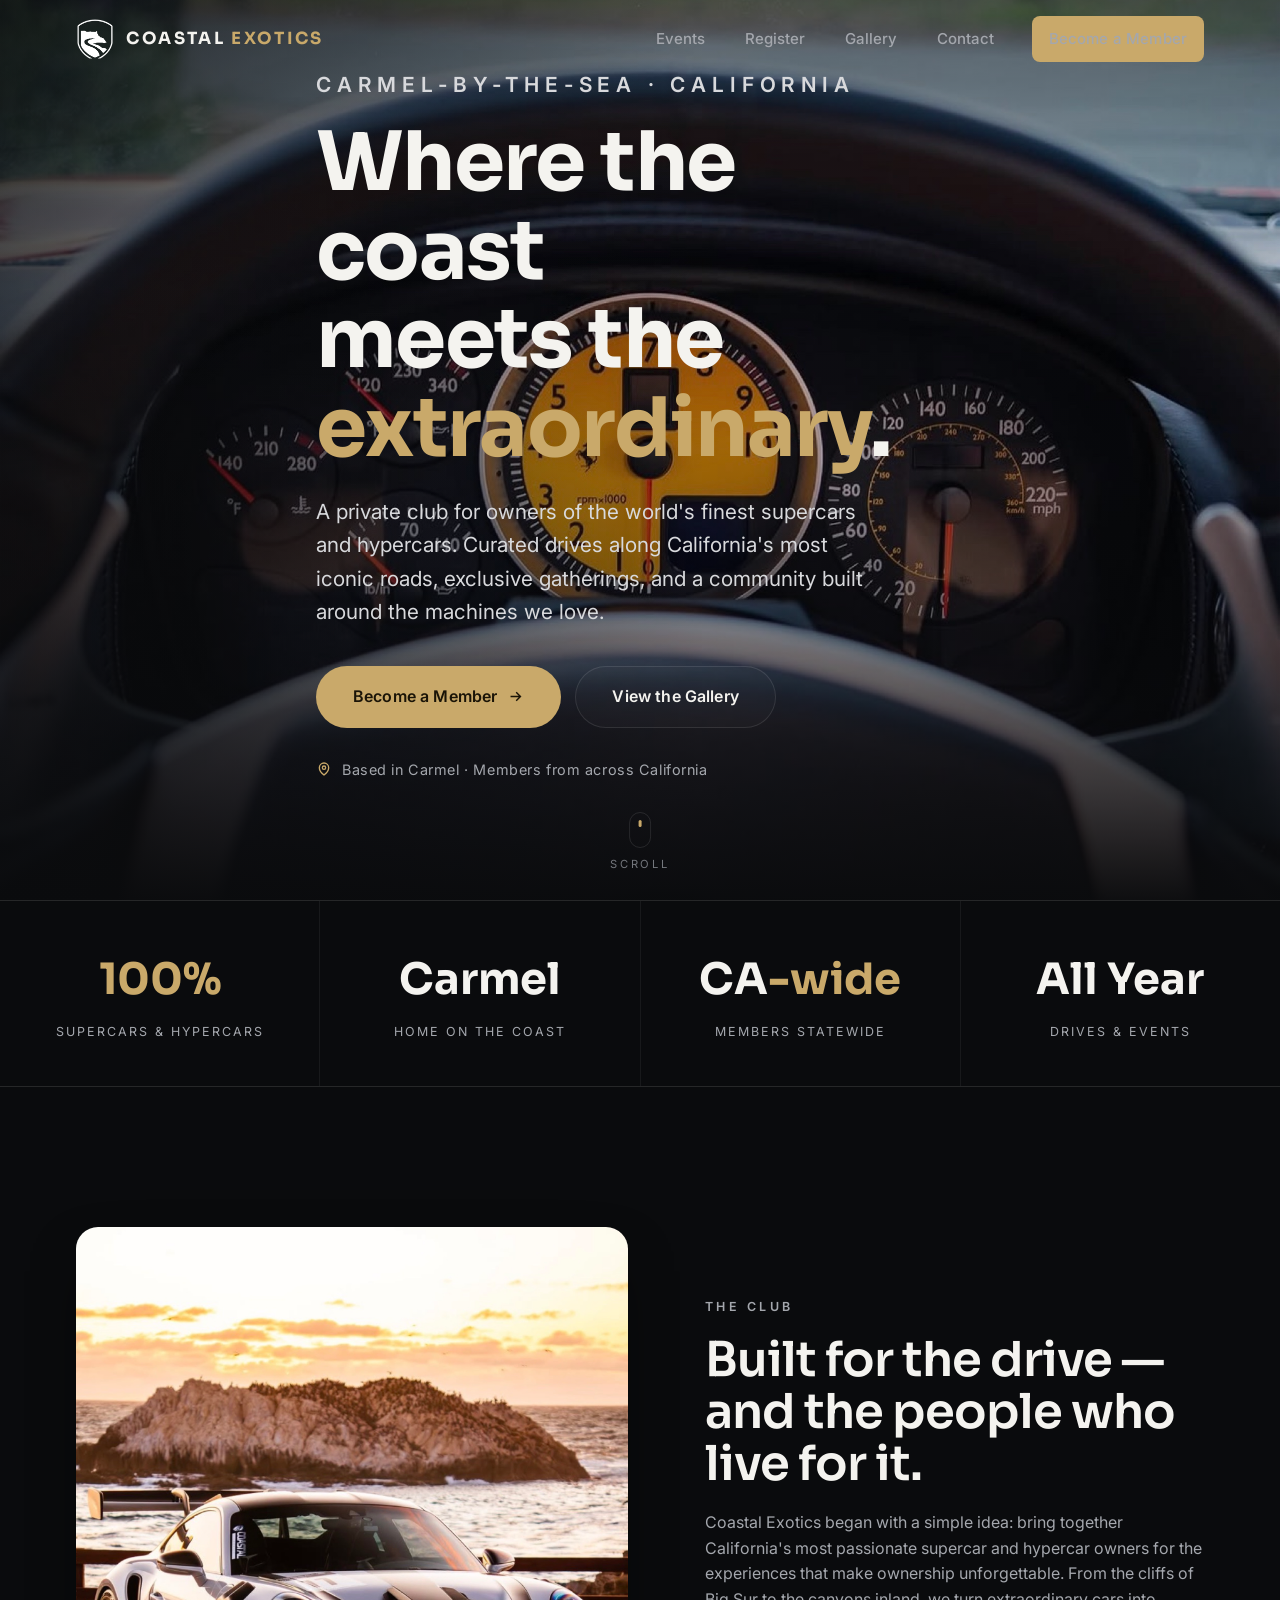
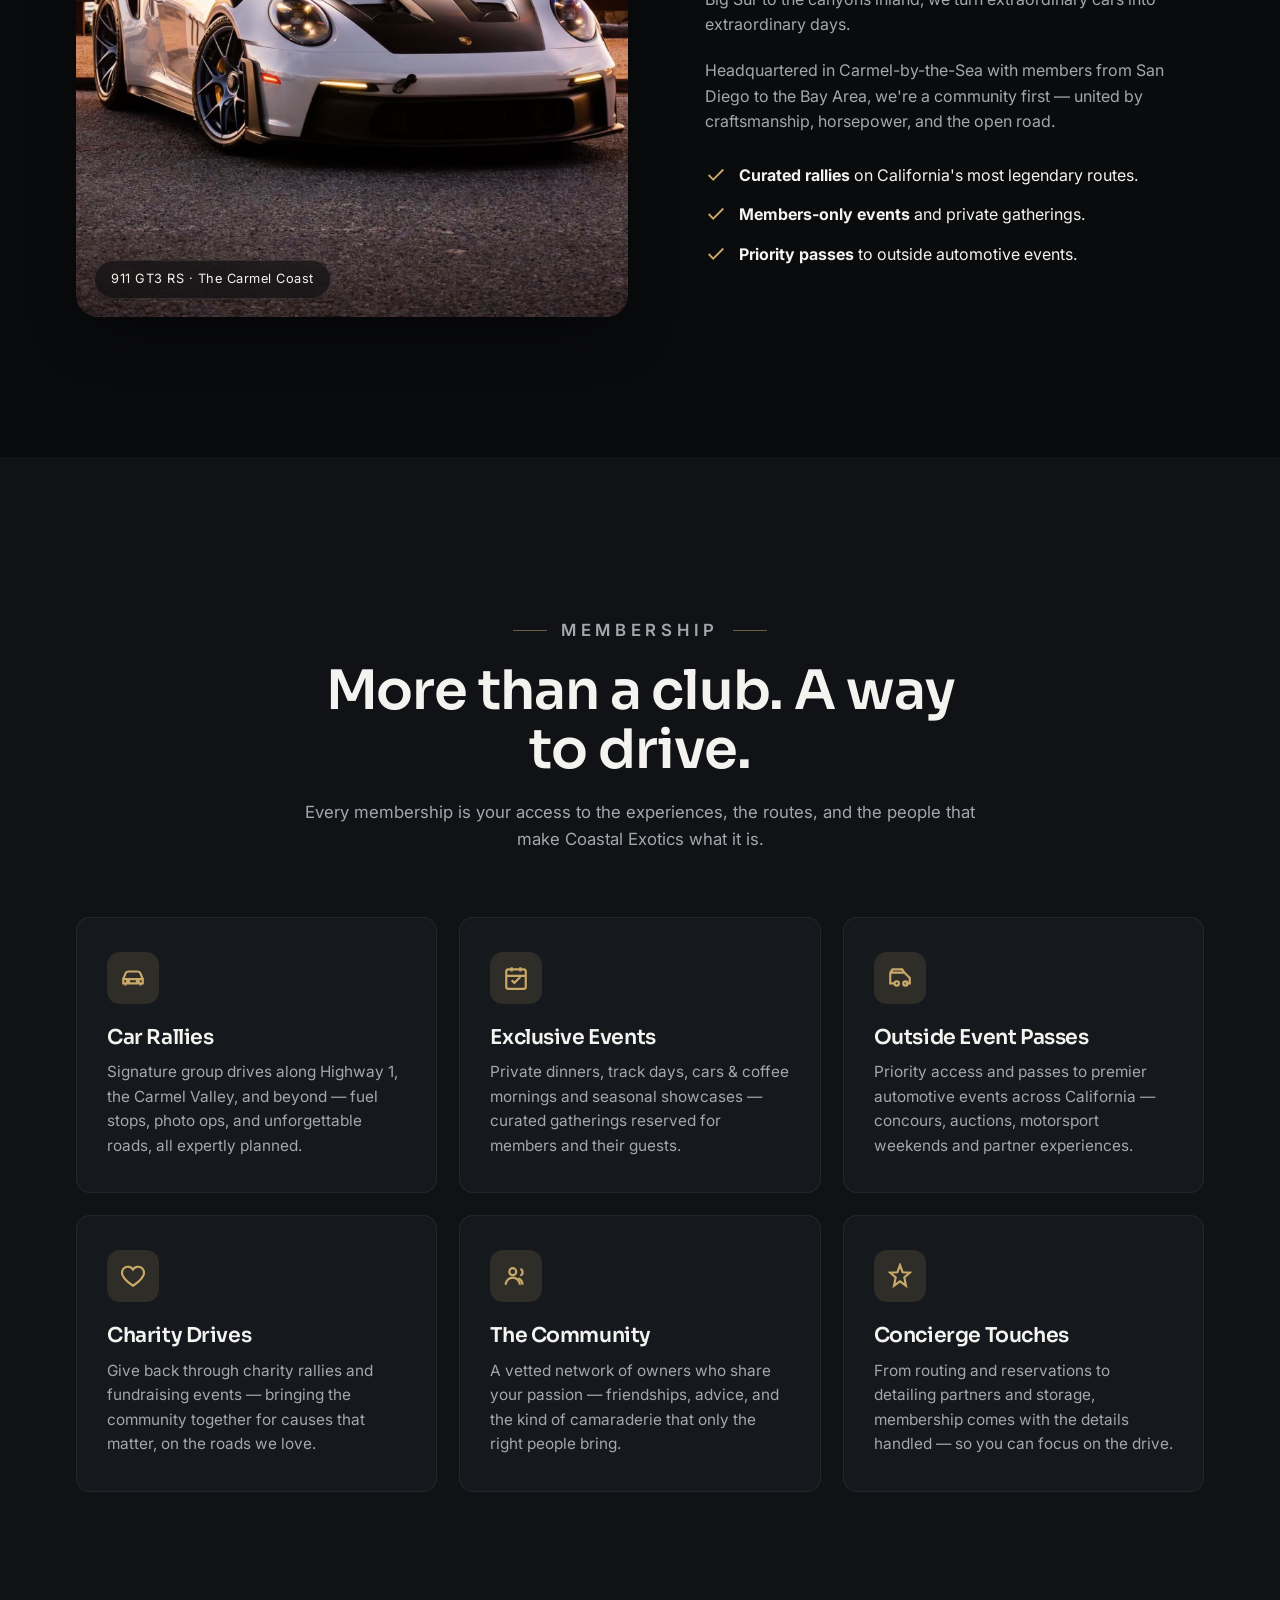
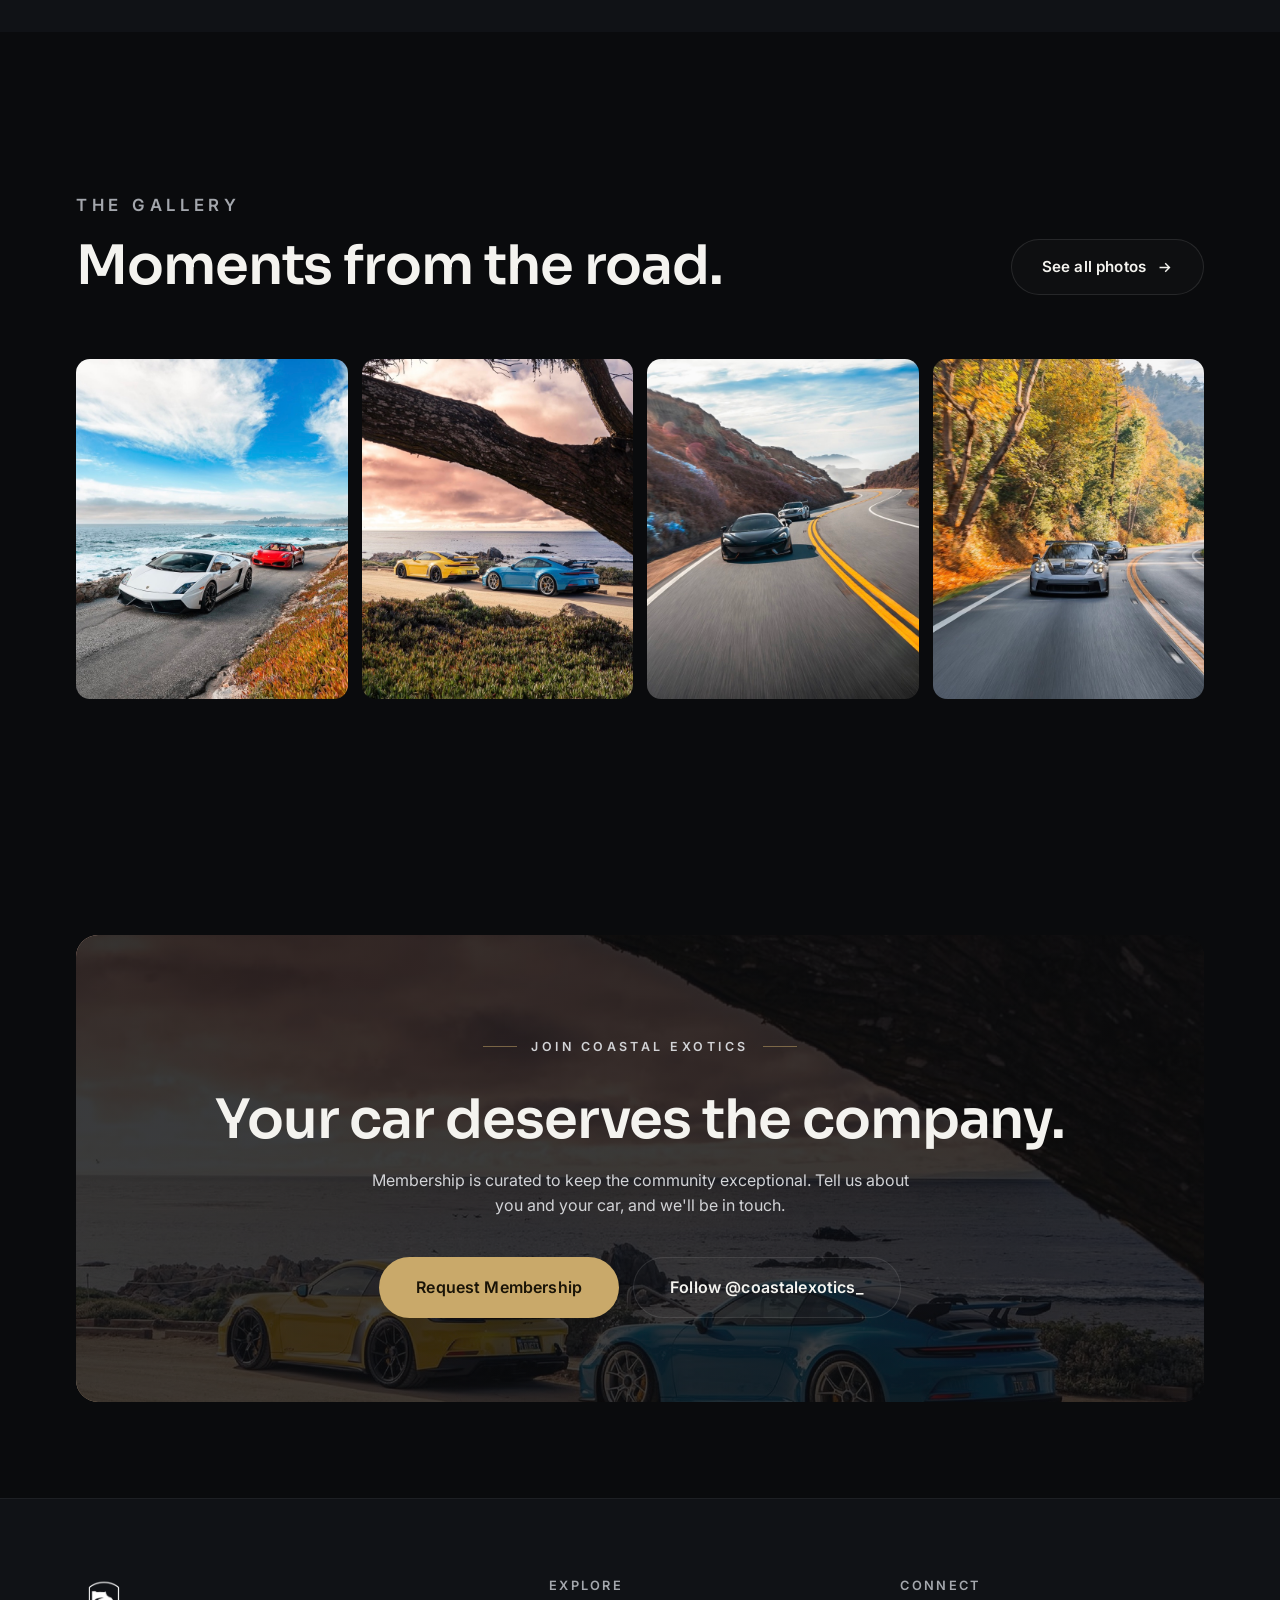
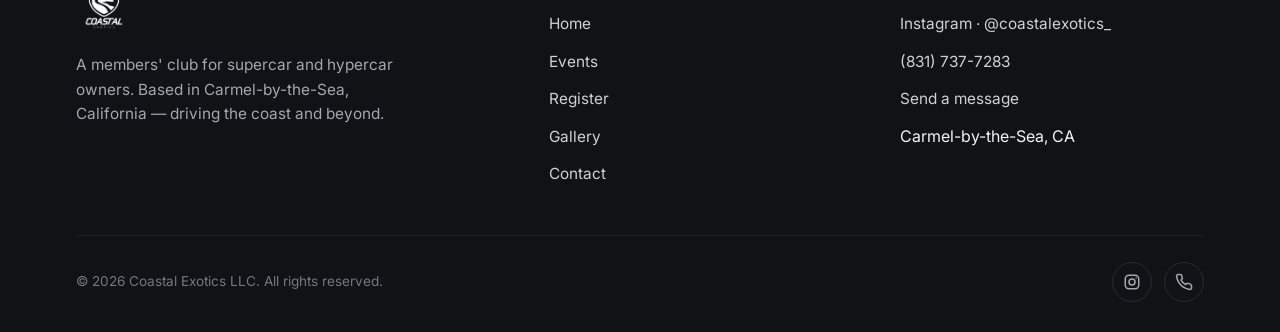
==== index.html @ 2fa17d82 "Launch Coastal Exotics website Static, responsive supercar & hypercar club site (Carmel, CA): - Home" ====
<!DOCTYPE html>
<html lang="en">
<head>
  <meta charset="UTF-8">
  <meta name="viewport" content="width=device-width, initial-scale=1.0">
  <title>Coastal Exotics — Supercar & Hypercar Club · Carmel, California</title>
  <meta name="description" content="Coastal Exotics is a members' club for supercar and hypercar owners based in Carmel-by-the-Sea, California. Curated drives, exclusive events, event passes and charity gatherings across California.">
  <meta name="theme-color" content="#0a0b0d">
  <meta property="og:title" content="Coastal Exotics — Supercar & Hypercar Club">
  <meta property="og:description" content="A members' club for supercar and hypercar owners. Based in Carmel, California — members from across the state.">
  <meta property="og:image" content="assets/images/hero-porsches.jpg">
  <meta property="og:type" content="website">
  <link rel="icon" type="image/png" sizes="32x32" href="assets/images/favicon-32.png">
  <link rel="apple-touch-icon" href="assets/images/apple-touch-icon.png">
  <link rel="preconnect" href="https://fonts.googleapis.com">
  <link rel="preconnect" href="https://fonts.gstatic.com" crossorigin>
  <link href="https://fonts.googleapis.com/css2?family=Sora:wght@400;500;600;700&family=Inter:wght@400;500;600&display=swap" rel="stylesheet">
  <link rel="stylesheet" href="css/styles.css">
</head>
<body>

  <!-- HEADER -->
  <header class="site-header">
    <div class="container nav">
      <a href="index.html" class="brand" aria-label="Coastal Exotics — home">
        <img src="assets/images/mark-white.png" alt="">
        <span class="brand-name">Coastal<span>&nbsp;Exotics</span></span>
      </a>
      <button class="nav-toggle" aria-label="Toggle navigation" aria-expanded="false"><span></span><span></span><span></span></button>
      <nav class="nav-links">
        <a href="events.html">Events</a>
        <a href="register.html">Register</a>
        <a href="gallery.html">Gallery</a>
        <a href="contact.html">Contact</a>
        <span class="nav-cta"><a href="register.html" class="btn btn--primary">Become a Member</a></span>
      </nav>
    </div>
  </header>

  <!-- HERO -->
  <section class="hero">
    <div class="hero__media">
      <img src="assets/images/hero-porsches.jpg" alt="Two Porsche 911 GT3s parked along the Carmel coastline at sunset" fetchpriority="high">
    </div>
    <div class="container hero__inner">
      <p class="eyebrow reveal">Carmel-by-the-Sea · California</p>
      <h1 class="reveal" data-delay="1">Where the coast<br>meets the <span class="gold">extraordinary</span>.</h1>
      <p class="reveal" data-delay="2">A private club for owners of the world's finest supercars and hypercars. Curated drives along California's most iconic roads, exclusive gatherings, and a community built around the machines we love.</p>
      <div class="hero__actions reveal" data-delay="3">
        <a href="register.html" class="btn btn--primary btn--lg">Become a Member
          <svg viewBox="0 0 24 24" fill="none" stroke="currentColor" stroke-width="2"><path d="M5 12h14M13 6l6 6-6 6"/></svg>
        </a>
        <a href="gallery.html" class="btn btn--ghost btn--lg">View the Gallery</a>
      </div>
      <span class="hero__loc reveal" data-delay="3">
        <svg viewBox="0 0 24 24" fill="none" stroke="currentColor" stroke-width="2"><path d="M12 21s-7-5.4-7-11a7 7 0 1 1 14 0c0 5.6-7 11-7 11z"/><circle cx="12" cy="10" r="2.5"/></svg>
        Based in Carmel · Members from across California
      </span>
    </div>
    <div class="scroll-cue"><span class="mouse"></span><span>Scroll</span></div>
  </section>

  <!-- STATS -->
  <section class="stats" aria-label="Club at a glance">
    <div class="stat"><div class="num"><span>100%</span></div><div class="lbl">Supercars &amp; Hypercars</div></div>
    <div class="stat"><div class="num">Carmel</div><div class="lbl">Home on the Coast</div></div>
    <div class="stat"><div class="num">CA<span>-wide</span></div><div class="lbl">Members Statewide</div></div>
    <div class="stat"><div class="num">All&nbsp;Year</div><div class="lbl">Drives &amp; Events</div></div>
  </section>

  <!-- ABOUT / SPLIT -->
  <section class="section">
    <div class="container split">
      <div class="split__media reveal">
        <img src="assets/images/gt3rs-sunset.jpg" alt="Porsche 911 GT3 RS overlooking the ocean at golden hour">
        <span class="tag">911 GT3 RS · The Carmel Coast</span>
      </div>
      <div class="split__content reveal" data-delay="1">
        <p class="eyebrow">The Club</p>
        <h2>Built for the drive — and the people who live for it.</h2>
        <p>Coastal Exotics began with a simple idea: bring together California's most passionate supercar and hypercar owners for the experiences that make ownership unforgettable. From the cliffs of Big Sur to the canyons inland, we turn extraordinary cars into extraordinary days.</p>
        <p>Headquartered in Carmel-by-the-Sea with members from San Diego to the Bay Area, we're a community first — united by craftsmanship, horsepower, and the open road.</p>
        <ul class="checklist">
          <li><svg viewBox="0 0 24 24" fill="none" stroke="currentColor" stroke-width="2"><path d="M20 6 9 17l-5-5"/></svg><span><strong>Curated rallies</strong> on California's most legendary routes.</span></li>
          <li><svg viewBox="0 0 24 24" fill="none" stroke="currentColor" stroke-width="2"><path d="M20 6 9 17l-5-5"/></svg><span><strong>Members-only events</strong> and private gatherings.</span></li>
          <li><svg viewBox="0 0 24 24" fill="none" stroke="currentColor" stroke-width="2"><path d="M20 6 9 17l-5-5"/></svg><span><strong>Priority passes</strong> to outside automotive events.</span></li>
        </ul>
      </div>
    </div>
  </section>

  <!-- MEMBERSHIP / BENEFITS -->
  <section class="section bg-2">
    <div class="container">
      <div class="section-head center reveal">
        <p class="eyebrow eyebrow--center">Membership</p>
        <h2>More than a club. A way to drive.</h2>
        <p>Every membership is your access to the experiences, the routes, and the people that make Coastal Exotics what it is.</p>
      </div>
      <div class="cards">
        <article class="card reveal">
          <div class="ico"><svg viewBox="0 0 24 24" fill="none" stroke="currentColor" stroke-width="2"><path d="M3 13l2-5a3 3 0 0 1 2.8-2h8.4A3 3 0 0 1 19 8l2 5"/><path d="M5 17h14M5 17v2M19 17v2M3 13h18v4H3z"/><circle cx="7.5" cy="15" r="1"/><circle cx="16.5" cy="15" r="1"/></svg></div>
          <h3>Car Rallies</h3>
          <p>Signature group drives along Highway 1, the Carmel Valley, and beyond — fuel stops, photo ops, and unforgettable roads, all expertly planned.</p>
        </article>
        <article class="card reveal" data-delay="1">
          <div class="ico"><svg viewBox="0 0 24 24" fill="none" stroke="currentColor" stroke-width="2"><path d="M8 2v4M16 2v4M3 10h18"/><rect x="3" y="4" width="18" height="18" rx="2"/><path d="M8 14l2.5 2.5L16 11"/></svg></div>
          <h3>Exclusive Events</h3>
          <p>Private dinners, track days, cars &amp; coffee mornings and seasonal showcases — curated gatherings reserved for members and their guests.</p>
        </article>
        <article class="card reveal" data-delay="2">
          <div class="ico"><svg viewBox="0 0 24 24" fill="none" stroke="currentColor" stroke-width="2"><path d="M3 7h13l5 5v5h-4M3 7v10h4M3 7l2-3h9l2 3"/><circle cx="9" cy="17" r="2"/><circle cx="17" cy="17" r="2"/></svg></div>
          <h3>Outside Event Passes</h3>
          <p>Priority access and passes to premier automotive events across California — concours, auctions, motorsport weekends and partner experiences.</p>
        </article>
        <article class="card reveal">
          <div class="ico"><svg viewBox="0 0 24 24" fill="none" stroke="currentColor" stroke-width="2"><path d="M12 21s-7-4.6-9.3-9A5.2 5.2 0 0 1 12 6a5.2 5.2 0 0 1 9.3 6c-2.3 4.4-9.3 9-9.3 9z"/></svg></div>
          <h3>Charity Drives</h3>
          <p>Give back through charity rallies and fundraising events — bringing the community together for causes that matter, on the roads we love.</p>
        </article>
        <article class="card reveal" data-delay="1">
          <div class="ico"><svg viewBox="0 0 24 24" fill="none" stroke="currentColor" stroke-width="2"><circle cx="9" cy="8" r="3.2"/><path d="M2.5 20a6.5 6.5 0 0 1 13 0"/><path d="M16 5.5a3.2 3.2 0 0 1 0 6M18 20a6.5 6.5 0 0 0-4-6"/></svg></div>
          <h3>The Community</h3>
          <p>A vetted network of owners who share your passion — friendships, advice, and the kind of camaraderie that only the right people bring.</p>
        </article>
        <article class="card reveal" data-delay="2">
          <div class="ico"><svg viewBox="0 0 24 24" fill="none" stroke="currentColor" stroke-width="2"><path d="M12 2l2.4 6.5L21 9l-5 4.3L17.5 21 12 17l-5.5 4L8 13.3 3 9l6.6-.5z"/></svg></div>
          <h3>Concierge Touches</h3>
          <p>From routing and reservations to detailing partners and storage, membership comes with the details handled — so you can focus on the drive.</p>
        </article>
      </div>
    </div>
  </section>

  <!-- GALLERY STRIP -->
  <section class="section">
    <div class="container">
      <div class="section-head reveal" style="display:flex;justify-content:space-between;align-items:flex-end;gap:24px;flex-wrap:wrap;max-width:none;">
        <div>
          <p class="eyebrow">The Gallery</p>
          <h2>Moments from the road.</h2>
        </div>
        <a href="gallery.html" class="btn btn--ghost">See all photos
          <svg viewBox="0 0 24 24" fill="none" stroke="currentColor" stroke-width="2"><path d="M5 12h14M13 6l6 6-6 6"/></svg>
        </a>
      </div>
      <div class="strip">
        <a href="gallery.html" class="reveal"><img src="assets/images/lambo-ferrari-coast-thumb.jpg" alt="Lamborghini Gallardo and Ferrari F430 on the coast road"></a>
        <a href="gallery.html" class="reveal" data-delay="1"><img src="assets/images/gt3-mclaren-autumn-thumb.jpg" alt="Porsche 911 GT3 and McLaren on an autumn canyon road"></a>
        <a href="gallery.html" class="reveal" data-delay="2"><img src="assets/images/mclaren-bentley-mountain-thumb.jpg" alt="McLaren and Bentley on a coastal mountain road"></a>
        <a href="gallery.html" class="reveal" data-delay="3"><img src="assets/images/ferrari-cockpit-thumb.jpg" alt="Ferrari F430 cockpit and gauges"></a>
      </div>
    </div>
  </section>

  <!-- CTA BAND -->
  <section class="section section--tight">
    <div class="container">
      <div class="cta-band reveal">
        <div class="cta-band__bg"><img src="assets/images/gt3-mclaren-autumn.jpg" alt=""></div>
        <p class="eyebrow eyebrow--center">Join Coastal Exotics</p>
        <h2>Your car deserves the company.</h2>
        <p>Membership is curated to keep the community exceptional. Tell us about you and your car, and we'll be in touch.</p>
        <div class="hero__actions">
          <a href="register.html" class="btn btn--primary btn--lg">Request Membership</a>
          <a href="https://instagram.com/coastalexotics_" target="_blank" rel="noopener" class="btn btn--ghost btn--lg">Follow @coastalexotics_</a>
        </div>
      </div>
    </div>
  </section>

  <!-- FOOTER -->
  <footer class="site-footer">
    <div class="container">
      <div class="footer-top">
        <div class="footer-brand">
          <img src="assets/images/logo-white.png" alt="Coastal Exotics">
          <p>A members' club for supercar and hypercar owners. Based in Carmel-by-the-Sea, California — driving the coast and beyond.</p>
        </div>
        <div class="footer-col">
          <h4>Explore</h4>
          <ul>
            <li><a href="index.html">Home</a></li>
            <li><a href="events.html">Events</a></li>
            <li><a href="register.html">Register</a></li>
            <li><a href="gallery.html">Gallery</a></li>
            <li><a href="contact.html">Contact</a></li>
          </ul>
        </div>
        <div class="footer-col">
          <h4>Connect</h4>
          <ul>
            <li><a href="https://instagram.com/coastalexotics_" target="_blank" rel="noopener">Instagram &middot; @coastalexotics_</a></li>
            <li><a href="tel:+18317377283">(831) 737-7283</a></li>
            <li><a href="contact.html">Send a message</a></li>
            <li>Carmel-by-the-Sea, CA</li>
          </ul>
        </div>
      </div>
      <div class="footer-bottom">
        <span>&copy; <span id="year">2026</span> Coastal Exotics LLC. All rights reserved.</span>
        <div class="footer-social">
          <a href="https://instagram.com/coastalexotics_" target="_blank" rel="noopener" aria-label="Instagram">
            <svg viewBox="0 0 24 24" fill="none" stroke="currentColor" stroke-width="2"><rect x="3" y="3" width="18" height="18" rx="5"/><circle cx="12" cy="12" r="4"/><circle cx="17.5" cy="6.5" r="1" fill="currentColor" stroke="none"/></svg>
          </a>
          <a href="tel:+18317377283" aria-label="Call Coastal Exotics">
            <svg viewBox="0 0 24 24" fill="none" stroke="currentColor" stroke-width="2"><path d="M22 16.9v3a2 2 0 0 1-2.2 2 19.8 19.8 0 0 1-8.6-3.1 19.5 19.5 0 0 1-6-6A19.8 19.8 0 0 1 2.1 4.2 2 2 0 0 1 4.1 2h3a2 2 0 0 1 2 1.7c.1.9.3 1.8.6 2.6a2 2 0 0 1-.5 2.1L8.1 9.5a16 16 0 0 0 6 6l1.1-1.1a2 2 0 0 1 2.1-.5c.8.3 1.7.5 2.6.6a2 2 0 0 1 1.7 2z"/></svg>
          </a>
        </div>
      </div>
    </div>
  </footer>

  <script src="js/main.js"></script>
</body>
</html>
---- css/styles.css ----
/* =========================================================
   Coastal Exotics — core stylesheet
   Sleek, dark, coastal-luxury automotive club
   ========================================================= */

:root {
  --bg:          #0a0b0d;
  --bg-2:        #101216;
  --bg-3:        #15181d;
  --surface:     #15181d;
  --text:        #f4f3ef;
  --muted:       #a4a7ad;
  --muted-2:     #74777d;
  --accent:      #c9a96a;          /* warm coastal gold */
  --accent-soft: rgba(201,169,106,0.14);
  --line:        rgba(255,255,255,0.10);
  --line-soft:   rgba(255,255,255,0.06);
  --radius:      14px;
  --radius-lg:   22px;
  --maxw:        1240px;
  --ease:        cubic-bezier(.16,.84,.44,1);
  --shadow:      0 24px 60px -20px rgba(0,0,0,0.7);
  --font-head:   'Sora', system-ui, sans-serif;
  --font-body:   'Inter', system-ui, sans-serif;
}

/* ---------- reset ---------- */
*,*::before,*::after { box-sizing: border-box; margin: 0; padding: 0; }
html { scroll-behavior: smooth; -webkit-text-size-adjust: 100%; }
body {
  font-family: var(--font-body);
  background: var(--bg);
  color: var(--text);
  line-height: 1.6;
  font-size: 16px;
  -webkit-font-smoothing: antialiased;
  text-rendering: optimizeLegibility;
  overflow-x: hidden;
}
img { max-width: 100%; display: block; }
a { color: inherit; text-decoration: none; }
ul { list-style: none; }
button { font-family: inherit; cursor: pointer; }
::selection { background: var(--accent); color: #1a1407; }

/* ---------- layout helpers ---------- */
.container { width: 100%; max-width: var(--maxw); margin-inline: auto; padding-inline: clamp(20px, 5vw, 56px); }
.section { padding-block: clamp(70px, 11vw, 140px); }
.section--tight { padding-block: clamp(54px, 8vw, 96px); }
.bg-2 { background: var(--bg-2); }

h1,h2,h3,h4 { font-family: var(--font-head); font-weight: 600; line-height: 1.08; letter-spacing: -0.02em; }

.eyebrow {
  font-family: var(--font-body);
  font-size: 0.78rem;
  font-weight: 600;
  letter-spacing: 0.28em;
  text-transform: uppercase;
  color: var(--accent);
  margin-bottom: 18px;
}
.eyebrow--center { display: flex; align-items: center; justify-content: center; gap: 14px; }
.eyebrow--center::before,
.eyebrow--center::after { content: ""; width: 34px; height: 1px; background: var(--accent); opacity: .5; }

.section-head { max-width: 680px; margin-bottom: clamp(40px, 6vw, 64px); }
.section-head.center { margin-inline: auto; text-align: center; }
.section-head h2 { font-size: clamp(2rem, 4.6vw, 3.4rem); }
.section-head p { color: var(--muted); margin-top: 20px; font-size: 1.05rem; }

.lead { font-size: clamp(1.05rem, 1.6vw, 1.22rem); color: var(--muted); }

/* ---------- buttons ---------- */
.btn {
  display: inline-flex; align-items: center; justify-content: center; gap: 10px;
  padding: 15px 30px; border-radius: 100px; font-weight: 600; font-size: .95rem;
  letter-spacing: .01em; border: 1px solid transparent; transition: all .35s var(--ease);
  white-space: nowrap;
}
.btn svg { width: 17px; height: 17px; }
.btn--primary { background: var(--accent); color: #1a1407; }
.btn--primary:hover { background: #d8bd86; transform: translateY(-2px); box-shadow: 0 14px 30px -10px rgba(201,169,106,.55); }
.btn--ghost { border-color: var(--line); color: var(--text); background: rgba(255,255,255,.02); }
.btn--ghost:hover { border-color: var(--accent); color: var(--accent); transform: translateY(-2px); }
.btn--block { width: 100%; }
.btn--lg { padding: 17px 36px; font-size: 1rem; }

/* ---------- header / nav ---------- */
.site-header {
  position: fixed; inset: 0 0 auto 0; z-index: 100;
  transition: background .4s var(--ease), border-color .4s var(--ease), backdrop-filter .4s;
  border-bottom: 1px solid transparent;
}
.site-header.scrolled {
  background: rgba(10,11,13,0.72);
  backdrop-filter: saturate(160%) blur(18px);
  -webkit-backdrop-filter: saturate(160%) blur(18px);
  border-bottom-color: var(--line-soft);
}
.nav { display: flex; align-items: center; justify-content: space-between; height: 78px; }
.brand { display: flex; align-items: center; gap: 12px; }
.brand img { height: 42px; width: auto; }
.brand-name { font-family: var(--font-head); font-weight: 700; font-size: 1.05rem; letter-spacing: .14em; text-transform: uppercase; }
.brand-name span { color: var(--accent); }

.nav-links { display: flex; align-items: center; gap: 8px; }
.nav-links a {
  position: relative; padding: 10px 16px; font-size: .94rem; font-weight: 500; color: var(--muted);
  border-radius: 8px; transition: color .25s;
}
.nav-links a:hover, .nav-links a.active { color: var(--text); }
.nav-links a.active::after {
  content: ""; position: absolute; left: 16px; right: 16px; bottom: 2px; height: 2px;
  background: var(--accent); border-radius: 2px;
}
.nav-cta { margin-left: 14px; }

.nav-toggle { display: none; width: 44px; height: 44px; border: 1px solid var(--line); border-radius: 10px;
  background: rgba(255,255,255,.03); position: relative; }
.nav-toggle span { position: absolute; left: 11px; right: 11px; height: 2px; background: var(--text); border-radius: 2px;
  transition: transform .35s var(--ease), opacity .25s; }
.nav-toggle span:nth-child(1){ top: 15px; }
.nav-toggle span:nth-child(2){ top: 21px; }
.nav-toggle span:nth-child(3){ top: 27px; }
.nav-toggle.open span:nth-child(1){ transform: translateY(6px) rotate(45deg); }
.nav-toggle.open span:nth-child(2){ opacity: 0; }
.nav-toggle.open span:nth-child(3){ transform: translateY(-6px) rotate(-45deg); }

/* ---------- hero ---------- */
.hero { position: relative; min-height: 100svh; display: flex; align-items: flex-end; padding-bottom: clamp(60px, 9vw, 120px); overflow: hidden; }
.hero__media { position: absolute; inset: 0; z-index: -2; }
.hero__media img { width: 100%; height: 100%; object-fit: cover; object-position: center 60%; }
.hero__media::after {
  content: ""; position: absolute; inset: 0;
  background:
    linear-gradient(180deg, rgba(10,11,13,.55) 0%, rgba(10,11,13,.10) 32%, rgba(10,11,13,.55) 72%, rgba(10,11,13,.98) 100%),
    linear-gradient(90deg, rgba(10,11,13,.7) 0%, rgba(10,11,13,0) 55%);
}
.hero__inner { max-width: 760px; }
.hero h1 { font-size: clamp(2.6rem, 6.4vw, 5.4rem); font-weight: 700; }
.hero h1 .gold { color: var(--accent); }
.hero p { margin-top: 22px; font-size: clamp(1.05rem, 1.7vw, 1.3rem); color: #d8d9dc; max-width: 560px; }
.hero__actions { margin-top: 38px; display: flex; flex-wrap: wrap; gap: 14px; }
.hero__loc { margin-top: 30px; display: inline-flex; align-items: center; gap: 10px; font-size: .9rem; color: var(--muted); letter-spacing: .04em; }
.hero__loc svg { width: 16px; height: 16px; color: var(--accent); }

.scroll-cue { position: absolute; left: 50%; bottom: 26px; transform: translateX(-50%); z-index: 2;
  display: flex; flex-direction: column; align-items: center; gap: 8px; color: var(--muted-2); font-size: .7rem; letter-spacing: .25em; text-transform: uppercase; }
.scroll-cue .mouse { width: 22px; height: 36px; border: 1.5px solid var(--line); border-radius: 12px; position: relative; }
.scroll-cue .mouse::after { content:""; position:absolute; top:7px; left:50%; transform:translateX(-50%); width:3px; height:7px; background: var(--accent); border-radius:2px; animation: scrollDot 1.8s infinite; }
@keyframes scrollDot { 0%{opacity:0; transform:translate(-50%,0);} 40%{opacity:1;} 80%{opacity:0; transform:translate(-50%,10px);} 100%{opacity:0;} }

/* ---------- stat bar ---------- */
.stats { display: grid; grid-template-columns: repeat(4,1fr); gap: 1px; background: var(--line-soft); border-block: 1px solid var(--line-soft); }
.stats .stat { background: var(--bg); padding: clamp(28px,4vw,44px) clamp(18px,3vw,32px); text-align: center; }
.stats .num { font-family: var(--font-head); font-size: clamp(1.8rem,3.4vw,2.7rem); font-weight: 700; color: var(--text); }
.stats .num span { color: var(--accent); }
.stats .lbl { margin-top: 8px; font-size: .78rem; letter-spacing: .16em; text-transform: uppercase; color: var(--muted); }

/* ---------- about / split ---------- */
.split { display: grid; grid-template-columns: 1.05fr .95fr; gap: clamp(36px, 6vw, 80px); align-items: center; }
.split__media { position: relative; border-radius: var(--radius-lg); overflow: hidden; box-shadow: var(--shadow); }
.split__media img { width: 100%; aspect-ratio: 4/5; object-fit: cover; transition: transform 1.2s var(--ease); }
.split__media:hover img { transform: scale(1.05); }
.split__media .tag { position: absolute; left: 18px; bottom: 18px; background: rgba(10,11,13,.6); backdrop-filter: blur(10px);
  border: 1px solid var(--line); padding: 8px 16px; border-radius: 100px; font-size: .8rem; letter-spacing: .04em; }
.split h2 { font-size: clamp(1.9rem, 3.8vw, 3rem); }
.split p { color: var(--muted); margin-top: 20px; }
.split .checklist { margin-top: 28px; display: grid; gap: 14px; }
.split .checklist li { display: flex; gap: 12px; align-items: flex-start; color: var(--text); }
.split .checklist svg { flex: none; width: 22px; height: 22px; color: var(--accent); margin-top: 1px; }

/* ---------- benefit cards ---------- */
.cards { display: grid; grid-template-columns: repeat(3,1fr); gap: 22px; }
.card {
  background: var(--surface); border: 1px solid var(--line-soft); border-radius: var(--radius);
  padding: 34px 30px; transition: transform .4s var(--ease), border-color .4s, background .4s;
  position: relative; overflow: hidden;
}
.card::before { content:""; position:absolute; inset:0 0 auto 0; height:2px; background: linear-gradient(90deg,var(--accent),transparent); opacity:0; transition:opacity .4s; }
.card:hover { transform: translateY(-6px); border-color: var(--line); background: var(--bg-3); }
.card:hover::before { opacity:1; }
.card .ico { width: 52px; height: 52px; border-radius: 13px; background: var(--accent-soft); display: grid; place-items: center; margin-bottom: 22px; }
.card .ico svg { width: 26px; height: 26px; color: var(--accent); }
.card h3 { font-size: 1.28rem; }
.card p { color: var(--muted); margin-top: 12px; font-size: .96rem; }

/* ---------- gallery strip / grid ---------- */
.gallery-grid { display: grid; grid-template-columns: repeat(12, 1fr); gap: 16px; grid-auto-flow: dense; }
.gallery-item { position: relative; overflow: hidden; border-radius: var(--radius); cursor: zoom-in; background: var(--bg-2); }
.gallery-item img { width: 100%; height: 100%; object-fit: cover; transition: transform 1s var(--ease); }
.gallery-item::after { content:""; position:absolute; inset:0; background:linear-gradient(180deg,transparent 55%,rgba(10,11,13,.55)); opacity:0; transition:opacity .4s; }
.gallery-item:hover img { transform: scale(1.06); }
.gallery-item:hover::after { opacity:1; }
.gallery-item .cap { position:absolute; left:18px; bottom:16px; z-index:2; opacity:0; transform:translateY(8px); transition:.4s var(--ease); font-size:.85rem; letter-spacing:.04em; }
.gallery-item:hover .cap { opacity:1; transform:translateY(0); }
.g-wide { grid-column: span 8; aspect-ratio: 16/9; }
.g-tall { grid-column: span 4; aspect-ratio: 3/4; }
.g-sq   { grid-column: span 4; aspect-ratio: 1/1; }
.g-half { grid-column: span 6; aspect-ratio: 3/2; }

/* strip on homepage */
.strip { display:grid; grid-template-columns: repeat(4,1fr); gap:14px; }
.strip a { position:relative; overflow:hidden; border-radius:var(--radius); aspect-ratio: 4/5; }
.strip img { width:100%; height:100%; object-fit:cover; transition: transform 1s var(--ease); }
.strip a:hover img { transform: scale(1.07); }

/* ---------- CTA band ---------- */
.cta-band { position: relative; overflow: hidden; border-radius: var(--radius-lg); padding: clamp(48px,7vw,84px); text-align: center; }
.cta-band__bg { position:absolute; inset:0; z-index:-2; }
.cta-band__bg img { width:100%; height:100%; object-fit:cover; }
.cta-band::before { content:""; position:absolute; inset:0; z-index:-1; background: linear-gradient(180deg, rgba(10,11,13,.82), rgba(10,11,13,.78)); }
.cta-band h2 { font-size: clamp(2rem,4.5vw,3.4rem); }
.cta-band p { color:#d2d3d6; max-width: 560px; margin: 18px auto 34px; }
.cta-band .hero__actions { justify-content: center; }

/* ---------- page hero (subpages) ---------- */
.page-hero { position: relative; padding-top: 150px; padding-bottom: clamp(50px,7vw,84px); overflow: hidden; border-bottom: 1px solid var(--line-soft); }
.page-hero__bg { position:absolute; inset:0; z-index:-2; }
.page-hero__bg img { width:100%; height:100%; object-fit:cover; object-position: center 55%; }
.page-hero::after { content:""; position:absolute; inset:0; z-index:-1; background: linear-gradient(180deg, rgba(10,11,13,.7) 0%, rgba(10,11,13,.82) 60%, var(--bg) 100%); }
.page-hero h1 { font-size: clamp(2.4rem,5.5vw,4rem); }
.page-hero p { color: var(--muted); margin-top: 18px; max-width: 620px; font-size: 1.08rem; }
.breadcrumb { font-size:.82rem; letter-spacing:.04em; color: var(--muted-2); margin-bottom: 18px; }
.breadcrumb a:hover { color: var(--accent); }

/* ---------- forms ---------- */
.form-wrap { background: var(--surface); border: 1px solid var(--line-soft); border-radius: var(--radius-lg); padding: clamp(28px,4vw,48px); }
.form-grid { display: grid; grid-template-columns: 1fr 1fr; gap: 20px; }
.field { display: flex; flex-direction: column; gap: 8px; }
.field.full { grid-column: 1 / -1; }
.field label { font-size: .82rem; font-weight: 600; letter-spacing: .04em; color: var(--muted); }
.field label .req { color: var(--accent); }
.field input, .field select, .field textarea {
  width: 100%; padding: 14px 16px; background: var(--bg); border: 1px solid var(--line);
  border-radius: 11px; color: var(--text); font-family: inherit; font-size: .98rem; transition: border-color .25s, background .25s;
}
.field textarea { resize: vertical; min-height: 130px; }
.field input::placeholder, .field textarea::placeholder { color: var(--muted-2); }
.field input:focus, .field select:focus, .field textarea:focus { outline: none; border-color: var(--accent); background: var(--bg-2); }
.field select { appearance: none; background-image: url("data:image/svg+xml,%3Csvg xmlns='http://www.w3.org/2000/svg' width='14' height='14' fill='none' stroke='%23a4a7ad' stroke-width='2'%3E%3Cpath d='M3 5l4 4 4-4'/%3E%3C/svg%3E"); background-repeat: no-repeat; background-position: right 16px center; padding-right: 42px; }
.form-note { font-size: .82rem; color: var(--muted-2); margin-top: 18px; }
.form-status { margin-top: 18px; padding: 14px 18px; border-radius: 11px; font-size: .92rem; display: none; }
.form-status.show { display: block; }
.form-status.ok { background: rgba(120,190,120,.12); border: 1px solid rgba(120,190,120,.35); color: #bfe7bf; }
.form-status.err { background: rgba(220,120,120,.12); border: 1px solid rgba(220,120,120,.35); color: #f0c2c2; }

/* ---------- contact / info cards ---------- */
.info-list { display: grid; gap: 16px; }
.info-item { display:flex; gap:16px; align-items:flex-start; padding: 22px; background: var(--surface); border:1px solid var(--line-soft); border-radius: var(--radius); transition: border-color .3s; }
.info-item:hover { border-color: var(--line); }
.info-item .ico { flex:none; width:46px; height:46px; border-radius:12px; background: var(--accent-soft); display:grid; place-items:center; }
.info-item .ico svg { width:22px; height:22px; color: var(--accent); }
.info-item .k { font-size:.76rem; letter-spacing:.16em; text-transform:uppercase; color: var(--muted); }
.info-item .v { font-size:1.05rem; margin-top:3px; font-weight:500; }
.info-item .v a:hover { color: var(--accent); }

/* ---------- events placeholder ---------- */
.coming { text-align:center; max-width: 640px; margin-inline:auto; }
.coming .pulse { width: 84px; height:84px; margin: 0 auto 30px; border-radius: 50%; background: var(--accent-soft); display:grid; place-items:center; position:relative; }
.coming .pulse svg { width:38px; height:38px; color: var(--accent); }
.coming .pulse::before, .coming .pulse::after { content:""; position:absolute; inset:0; border-radius:50%; border:1px solid var(--accent); opacity:0; animation: ping 2.6s var(--ease) infinite; }
.coming .pulse::after { animation-delay: 1.3s; }
@keyframes ping { 0%{transform:scale(1); opacity:.6;} 80%,100%{transform:scale(1.9); opacity:0;} }
.ig-card { margin-top: 40px; display:inline-flex; align-items:center; gap:18px; padding: 18px 28px; background: var(--surface); border:1px solid var(--line); border-radius: 100px; transition: transform .35s var(--ease), border-color .35s; }
.ig-card:hover { transform: translateY(-3px); border-color: var(--accent); }
.ig-card .ico { width:48px; height:48px; border-radius:14px; background: linear-gradient(135deg,#feda75,#d62976,#962fbf); display:grid; place-items:center; }
.ig-card .ico svg { width:26px; height:26px; color:#fff; }
.ig-card .handle { font-family: var(--font-head); font-weight:600; font-size:1.1rem; }
.ig-card .sub { font-size:.8rem; color: var(--muted); }

/* ---------- lightbox ---------- */
.lightbox { position: fixed; inset: 0; z-index: 200; background: rgba(6,7,9,.94); backdrop-filter: blur(8px); display: none; align-items: center; justify-content: center; padding: 4vw; opacity:0; transition: opacity .3s; }
.lightbox.open { display: flex; opacity:1; }
.lightbox img { max-width: 100%; max-height: 88vh; border-radius: 10px; box-shadow: var(--shadow); }
.lightbox__close, .lightbox__nav { position: absolute; background: rgba(255,255,255,.07); border:1px solid var(--line); color:#fff; width:52px; height:52px; border-radius:50%; display:grid; place-items:center; transition: background .25s, border-color .25s; }
.lightbox__close:hover, .lightbox__nav:hover { background: rgba(255,255,255,.15); border-color: var(--accent); }
.lightbox__close { top: 26px; right: 26px; }
.lightbox__close svg, .lightbox__nav svg { width:22px; height:22px; }
.lightbox__nav.prev { left: 26px; top:50%; transform: translateY(-50%); }
.lightbox__nav.next { right: 26px; top:50%; transform: translateY(-50%); }

/* ---------- footer ---------- */
.site-footer { border-top: 1px solid var(--line-soft); background: var(--bg-2); padding-block: clamp(50px,7vw,80px) 30px; }
.footer-top { display: grid; grid-template-columns: 1.4fr 1fr 1fr; gap: 48px; padding-bottom: 48px; border-bottom: 1px solid var(--line-soft); }
.footer-brand img { height: 56px; margin-bottom: 18px; }
.footer-brand p { color: var(--muted); max-width: 340px; font-size: .96rem; }
.footer-col h4 { font-size: .8rem; letter-spacing: .18em; text-transform: uppercase; color: var(--muted); margin-bottom: 18px; font-family: var(--font-body); font-weight:600; }
.footer-col ul { display: grid; gap: 12px; }
.footer-col a { color: var(--text); font-size: .96rem; opacity:.85; transition: color .2s, opacity .2s; }
.footer-col a:hover { color: var(--accent); opacity:1; }
.footer-bottom { display: flex; align-items: center; justify-content: space-between; flex-wrap: wrap; gap: 14px; padding-top: 26px; color: var(--muted-2); font-size: .85rem; }
.footer-social { display:flex; gap:12px; }
.footer-social a { width:40px; height:40px; border:1px solid var(--line); border-radius:50%; display:grid; place-items:center; color: var(--muted); transition: all .3s var(--ease); }
.footer-social a:hover { color: var(--accent); border-color: var(--accent); transform: translateY(-2px); }
.footer-social svg { width:18px; height:18px; }

/* ---------- reveal animation ---------- */
.reveal { opacity: 0; transform: translateY(26px); transition: opacity .8s var(--ease), transform .8s var(--ease); }
.reveal.in { opacity: 1; transform: none; }
.reveal[data-delay="1"]{ transition-delay:.08s; }
.reveal[data-delay="2"]{ transition-delay:.16s; }
.reveal[data-delay="3"]{ transition-delay:.24s; }
@media (prefers-reduced-motion: reduce){ .reveal{opacity:1;transform:none;transition:none;} html{scroll-behavior:auto;} .scroll-cue .mouse::after{animation:none;} }

/* ---------- responsive ---------- */
@media (max-width: 980px){
  .split { grid-template-columns: 1fr; }
  .split__media img { aspect-ratio: 16/10; }
  .cards { grid-template-columns: 1fr 1fr; }
  .footer-top { grid-template-columns: 1fr 1fr; gap: 36px; }
  .footer-brand { grid-column: 1 / -1; }
}
@media (max-width: 860px){
  .nav-links { position: fixed; inset: 78px 0 auto 0; flex-direction: column; align-items: stretch;
    background: rgba(10,11,13,.97); backdrop-filter: blur(20px); border-bottom: 1px solid var(--line);
    padding: 16px clamp(20px,5vw,56px) 28px; gap: 4px; transform: translateY(-130%); transition: transform .45s var(--ease); }
  .nav-links.open { transform: translateY(0); }
  .nav-links a { padding: 14px 8px; font-size: 1.05rem; border-bottom: 1px solid var(--line-soft); }
  .nav-links a.active::after { display: none; }
  .nav-cta { margin: 12px 0 0; }
  .nav-cta .btn { width: 100%; }
  .nav-toggle { display: block; }
  .stats { grid-template-columns: 1fr 1fr; }
  .gallery-grid { grid-template-columns: repeat(6,1fr); }
  .g-wide,.g-tall,.g-sq,.g-half { grid-column: span 3; aspect-ratio: 4/3; }
  .strip { grid-template-columns: 1fr 1fr; }
}
@media (max-width: 560px){
  .cards { grid-template-columns: 1fr; }
  .form-grid { grid-template-columns: 1fr; }
  .footer-top { grid-template-columns: 1fr; }
  .stats { grid-template-columns: 1fr 1fr; }
  .gallery-grid { grid-template-columns: 1fr; }
  .g-wide,.g-tall,.g-sq,.g-half { grid-column: 1 / -1; aspect-ratio: 4/3; }
  .hero__actions .btn { flex: 1 1 100%; }
  .lightbox__nav { width:44px; height:44px; }
  .lightbox__nav.prev{ left:12px; } .lightbox__nav.next{ right:12px; }
}
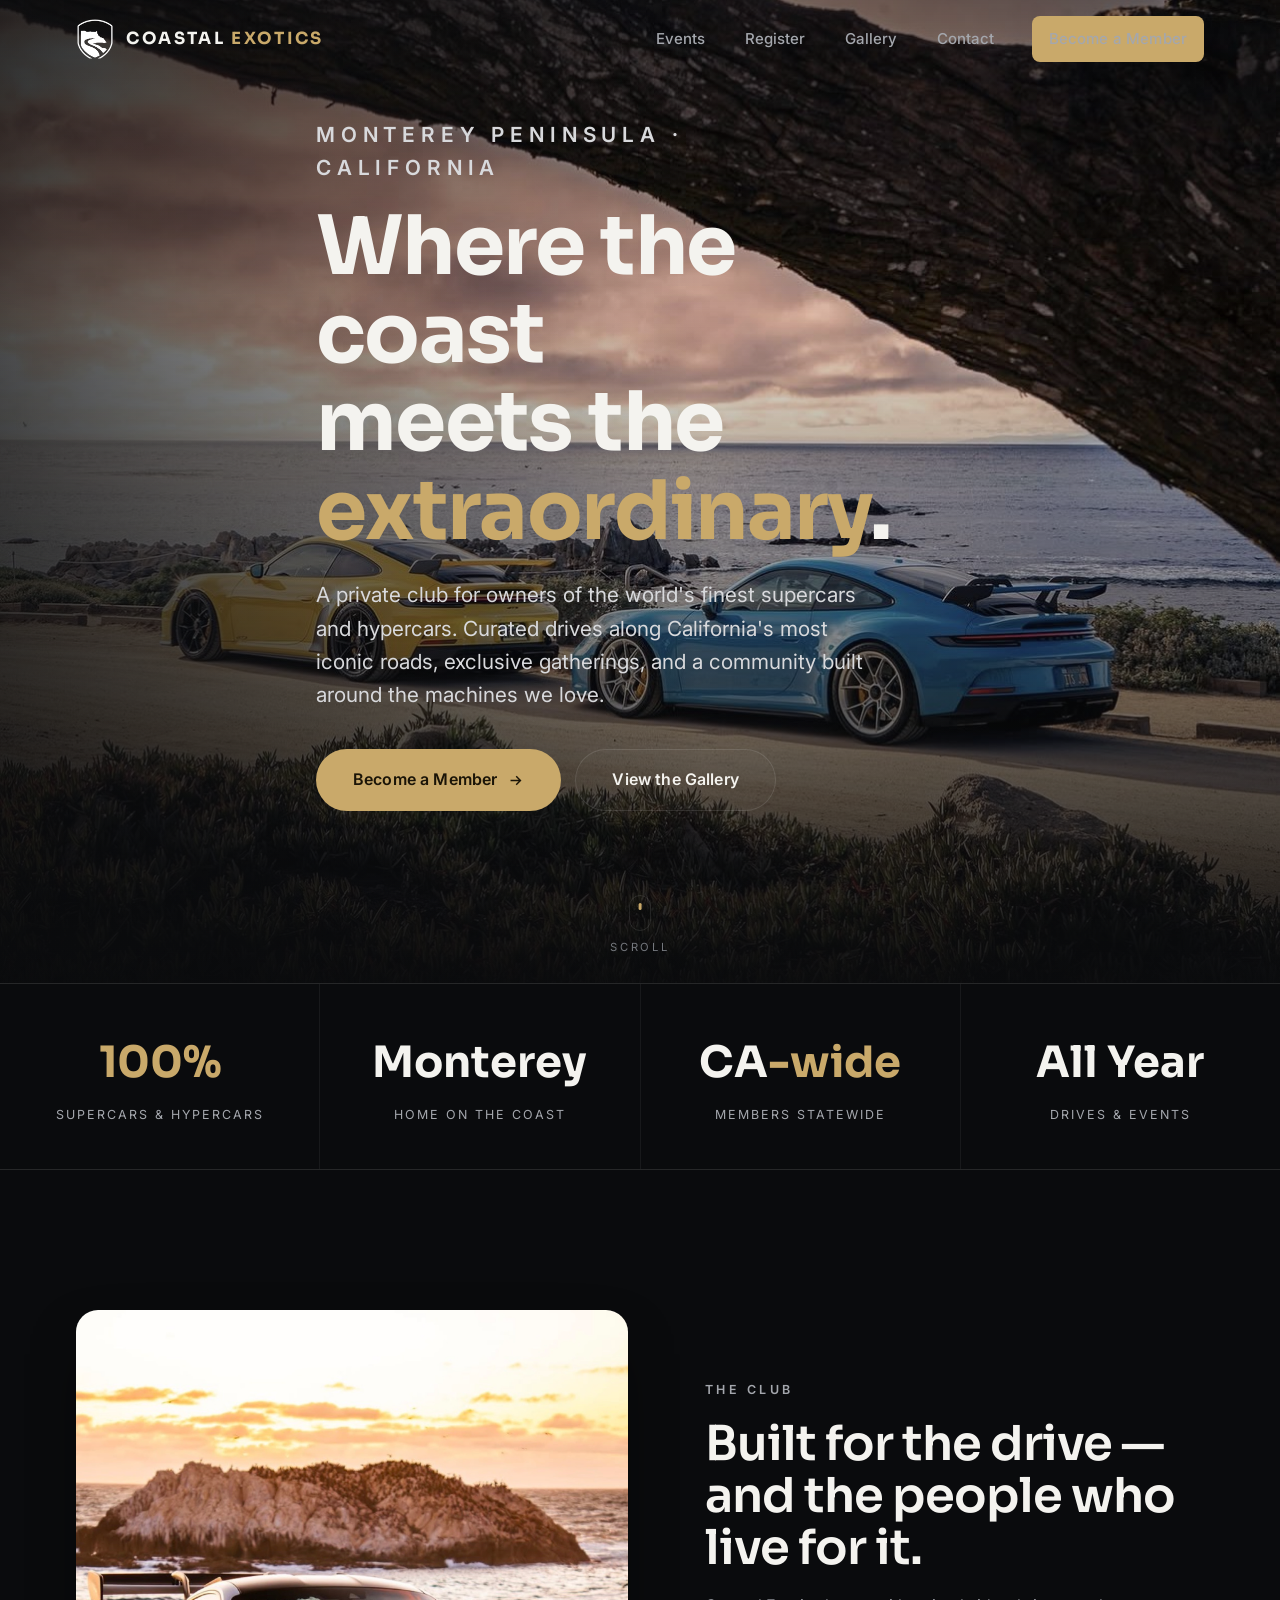
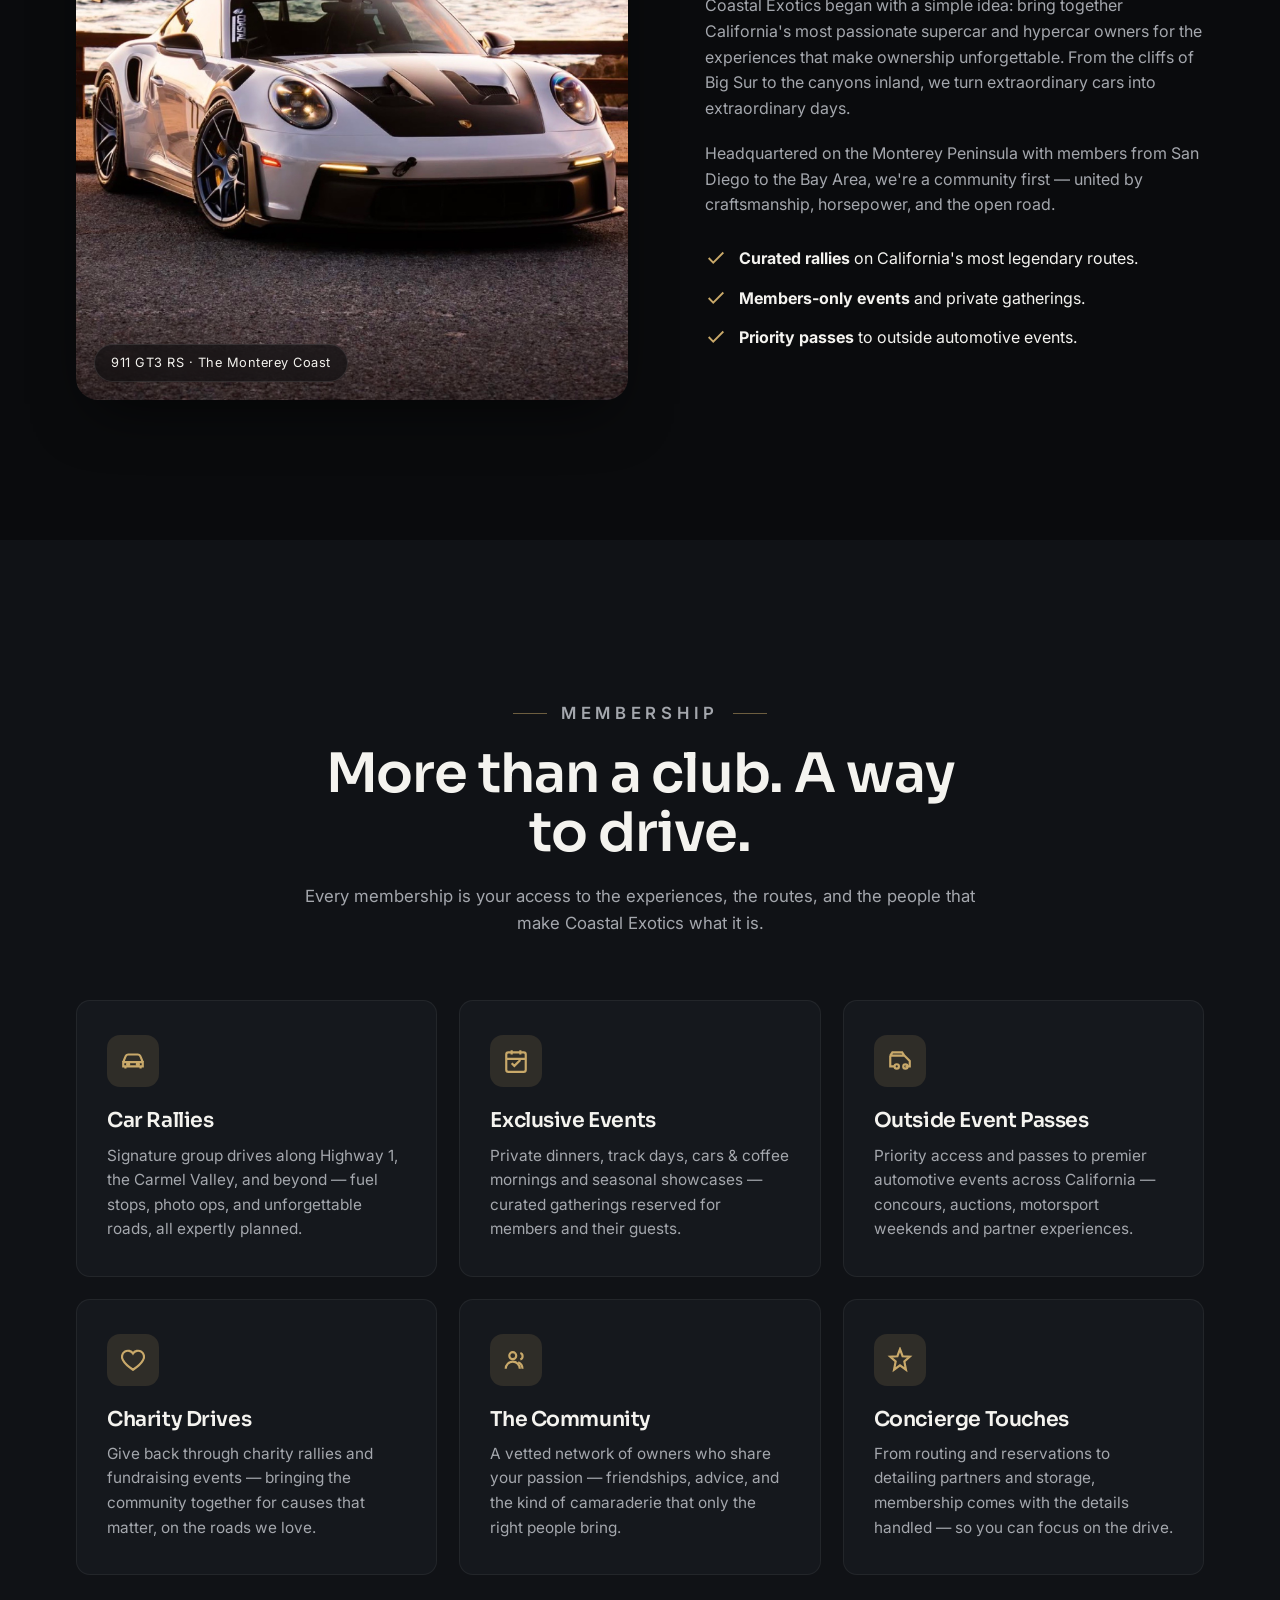
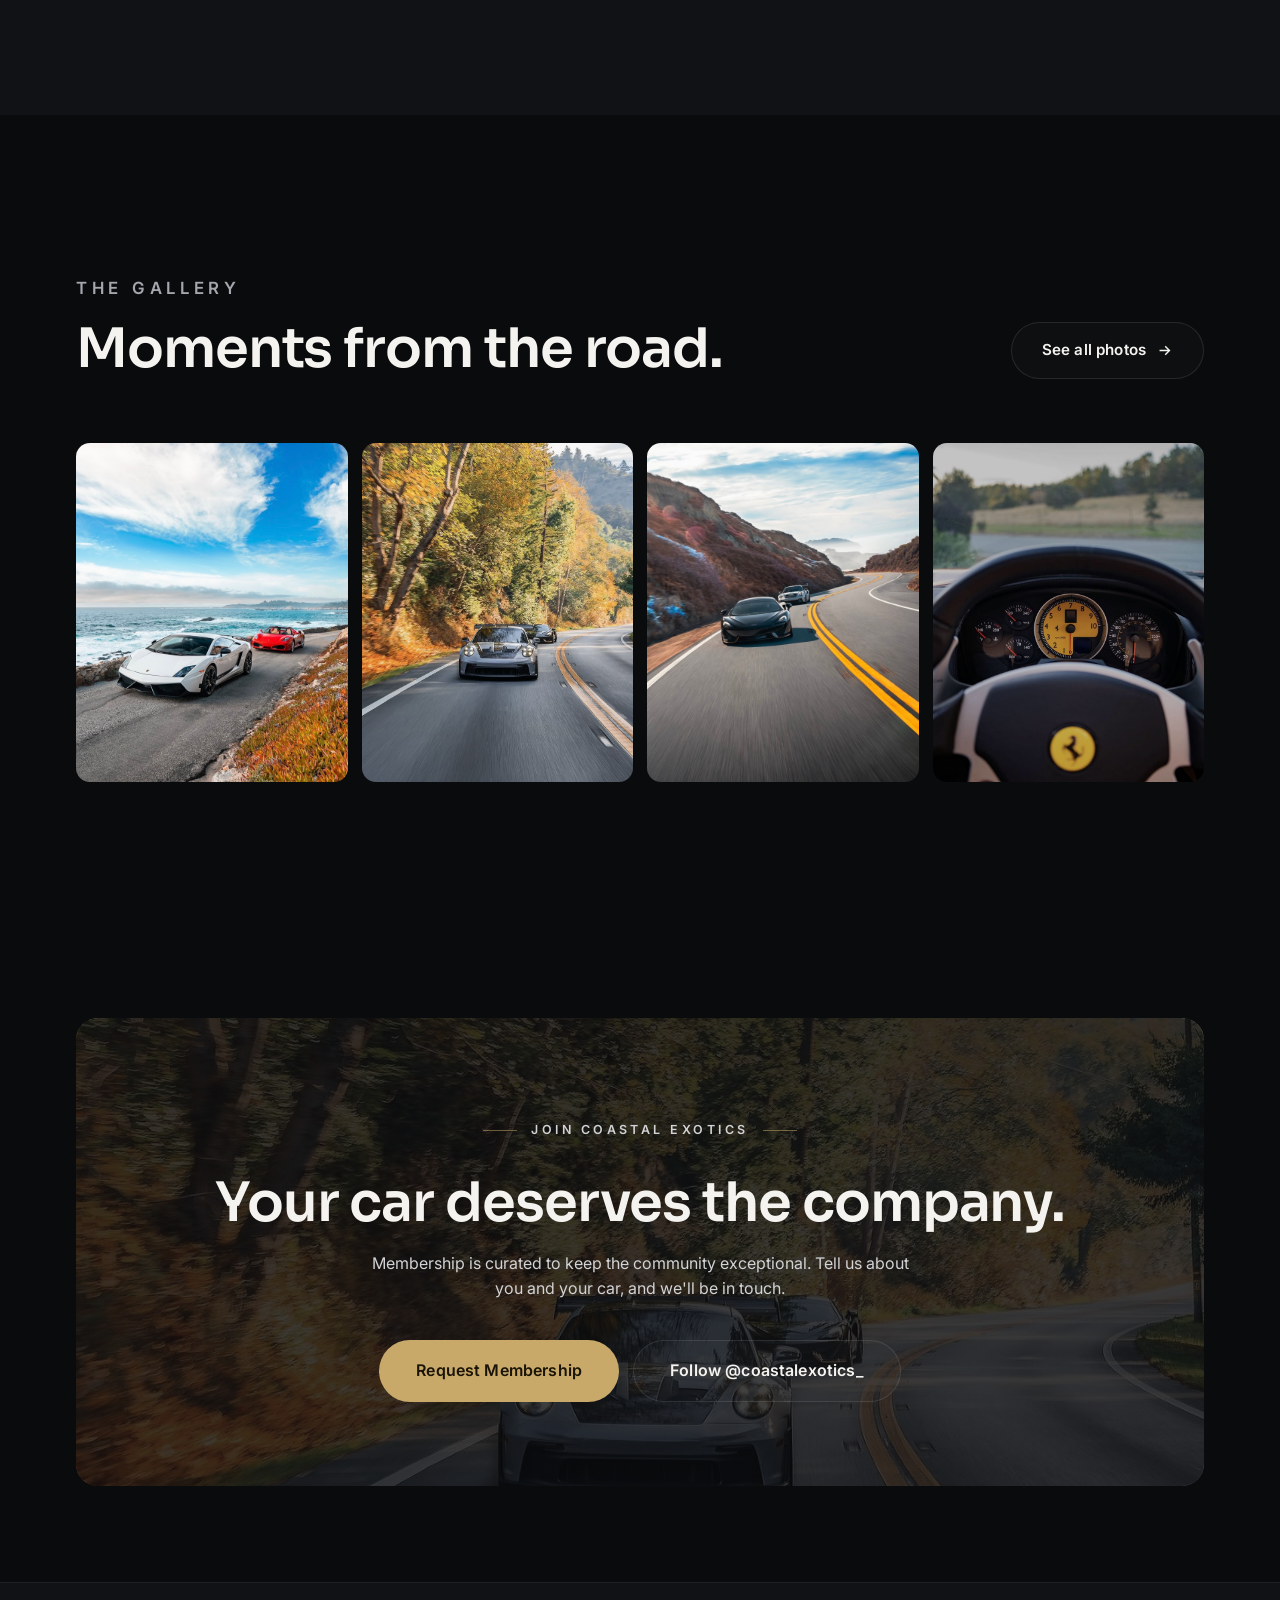
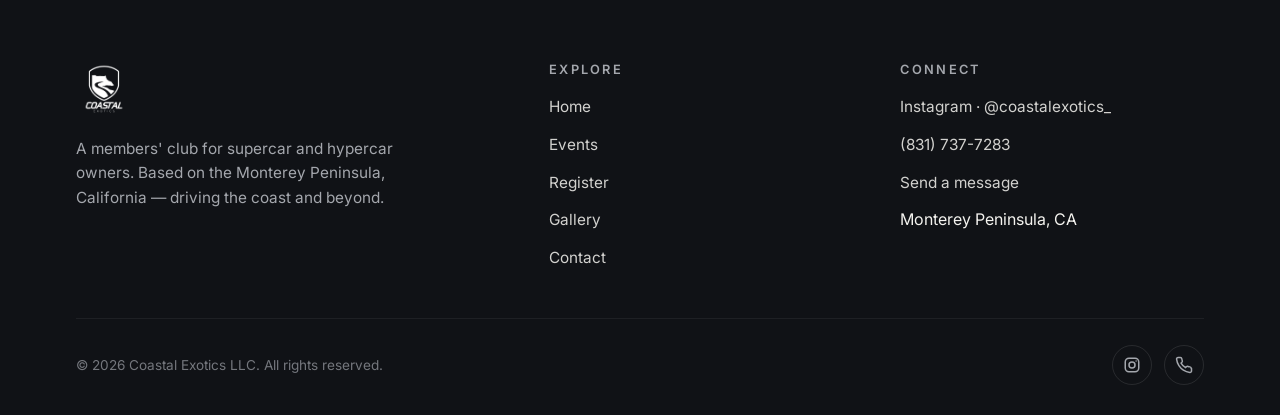
==== commit 6e1e15a4: "Fix swapped images, switch location to Monterey Peninsula, fix hero overlap - Correct mislabeled pho" ====
--- a/index.html
+++ b/index.html
@@ -3,11 +3,11 @@
 <head>
   <meta charset="UTF-8">
   <meta name="viewport" content="width=device-width, initial-scale=1.0">
-  <title>Coastal Exotics — Supercar & Hypercar Club · Carmel, California</title>
-  <meta name="description" content="Coastal Exotics is a members' club for supercar and hypercar owners based in Carmel-by-the-Sea, California. Curated drives, exclusive events, event passes and charity gatherings across California.">
+  <title>Coastal Exotics — Supercar & Hypercar Club · Monterey Peninsula, California</title>
+  <meta name="description" content="Coastal Exotics is a members' club for supercar and hypercar owners based in Monterey Peninsula, California. Curated drives, exclusive events, event passes and charity gatherings across California.">
   <meta name="theme-color" content="#0a0b0d">
   <meta property="og:title" content="Coastal Exotics — Supercar & Hypercar Club">
-  <meta property="og:description" content="A members' club for supercar and hypercar owners. Based in Carmel, California — members from across the state.">
+  <meta property="og:description" content="A members' club for supercar and hypercar owners. Based on the Monterey Peninsula, California — members from across the state.">
   <meta property="og:image" content="assets/images/hero-porsches.jpg">
   <meta property="og:type" content="website">
   <link rel="icon" type="image/png" sizes="32x32" href="assets/images/favicon-32.png">
@@ -40,10 +40,10 @@
   <!-- HERO -->
   <section class="hero">
     <div class="hero__media">
-      <img src="assets/images/hero-porsches.jpg" alt="Two Porsche 911 GT3s parked along the Carmel coastline at sunset" fetchpriority="high">
+      <img src="assets/images/hero-porsches.jpg" alt="Two Porsche 911 GT3s parked along the Monterey Peninsula coastline at sunset" fetchpriority="high">
     </div>
     <div class="container hero__inner">
-      <p class="eyebrow reveal">Carmel-by-the-Sea · California</p>
+      <p class="eyebrow reveal">Monterey Peninsula · California</p>
       <h1 class="reveal" data-delay="1">Where the coast<br>meets the <span class="gold">extraordinary</span>.</h1>
       <p class="reveal" data-delay="2">A private club for owners of the world's finest supercars and hypercars. Curated drives along California's most iconic roads, exclusive gatherings, and a community built around the machines we love.</p>
       <div class="hero__actions reveal" data-delay="3">
@@ -54,7 +54,7 @@
       </div>
       <span class="hero__loc reveal" data-delay="3">
         <svg viewBox="0 0 24 24" fill="none" stroke="currentColor" stroke-width="2"><path d="M12 21s-7-5.4-7-11a7 7 0 1 1 14 0c0 5.6-7 11-7 11z"/><circle cx="12" cy="10" r="2.5"/></svg>
-        Based in Carmel · Members from across California
+        Based on the Monterey Peninsula · Members from across California
       </span>
     </div>
     <div class="scroll-cue"><span class="mouse"></span><span>Scroll</span></div>
@@ -63,7 +63,7 @@
   <!-- STATS -->
   <section class="stats" aria-label="Club at a glance">
     <div class="stat"><div class="num"><span>100%</span></div><div class="lbl">Supercars &amp; Hypercars</div></div>
-    <div class="stat"><div class="num">Carmel</div><div class="lbl">Home on the Coast</div></div>
+    <div class="stat"><div class="num">Monterey</div><div class="lbl">Home on the Coast</div></div>
     <div class="stat"><div class="num">CA<span>-wide</span></div><div class="lbl">Members Statewide</div></div>
     <div class="stat"><div class="num">All&nbsp;Year</div><div class="lbl">Drives &amp; Events</div></div>
   </section>
@@ -73,13 +73,13 @@
     <div class="container split">
       <div class="split__media reveal">
         <img src="assets/images/gt3rs-sunset.jpg" alt="Porsche 911 GT3 RS overlooking the ocean at golden hour">
-        <span class="tag">911 GT3 RS · The Carmel Coast</span>
+        <span class="tag">911 GT3 RS · The Monterey Coast</span>
       </div>
       <div class="split__content reveal" data-delay="1">
         <p class="eyebrow">The Club</p>
         <h2>Built for the drive — and the people who live for it.</h2>
         <p>Coastal Exotics began with a simple idea: bring together California's most passionate supercar and hypercar owners for the experiences that make ownership unforgettable. From the cliffs of Big Sur to the canyons inland, we turn extraordinary cars into extraordinary days.</p>
-        <p>Headquartered in Carmel-by-the-Sea with members from San Diego to the Bay Area, we're a community first — united by craftsmanship, horsepower, and the open road.</p>
+        <p>Headquartered on the Monterey Peninsula with members from San Diego to the Bay Area, we're a community first — united by craftsmanship, horsepower, and the open road.</p>
         <ul class="checklist">
           <li><svg viewBox="0 0 24 24" fill="none" stroke="currentColor" stroke-width="2"><path d="M20 6 9 17l-5-5"/></svg><span><strong>Curated rallies</strong> on California's most legendary routes.</span></li>
           <li><svg viewBox="0 0 24 24" fill="none" stroke="currentColor" stroke-width="2"><path d="M20 6 9 17l-5-5"/></svg><span><strong>Members-only events</strong> and private gatherings.</span></li>
@@ -175,7 +175,7 @@
       <div class="footer-top">
         <div class="footer-brand">
           <img src="assets/images/logo-white.png" alt="Coastal Exotics">
-          <p>A members' club for supercar and hypercar owners. Based in Carmel-by-the-Sea, California — driving the coast and beyond.</p>
+          <p>A members' club for supercar and hypercar owners. Based on the Monterey Peninsula, California — driving the coast and beyond.</p>
         </div>
         <div class="footer-col">
           <h4>Explore</h4>
@@ -193,7 +193,7 @@
             <li><a href="https://instagram.com/coastalexotics_" target="_blank" rel="noopener">Instagram &middot; @coastalexotics_</a></li>
             <li><a href="tel:+18317377283">(831) 737-7283</a></li>
             <li><a href="contact.html">Send a message</a></li>
-            <li>Carmel-by-the-Sea, CA</li>
+            <li>Monterey Peninsula, CA</li>
           </ul>
         </div>
       </div>
--- a/css/styles.css
+++ b/css/styles.css
@@ -128,7 +128,7 @@
 .nav-toggle.open span:nth-child(3){ transform: translateY(-6px) rotate(-45deg); }
 
 /* ---------- hero ---------- */
-.hero { position: relative; min-height: 100svh; display: flex; align-items: flex-end; padding-bottom: clamp(60px, 9vw, 120px); overflow: hidden; }
+.hero { position: relative; min-height: 100vh; min-height: max(620px, 100svh); display: flex; align-items: flex-end; padding-top: 96px; padding-bottom: clamp(60px, 9vw, 120px); overflow: hidden; }
 .hero__media { position: absolute; inset: 0; z-index: -2; }
 .hero__media img { width: 100%; height: 100%; object-fit: cover; object-position: center 60%; }
 .hero__media::after {
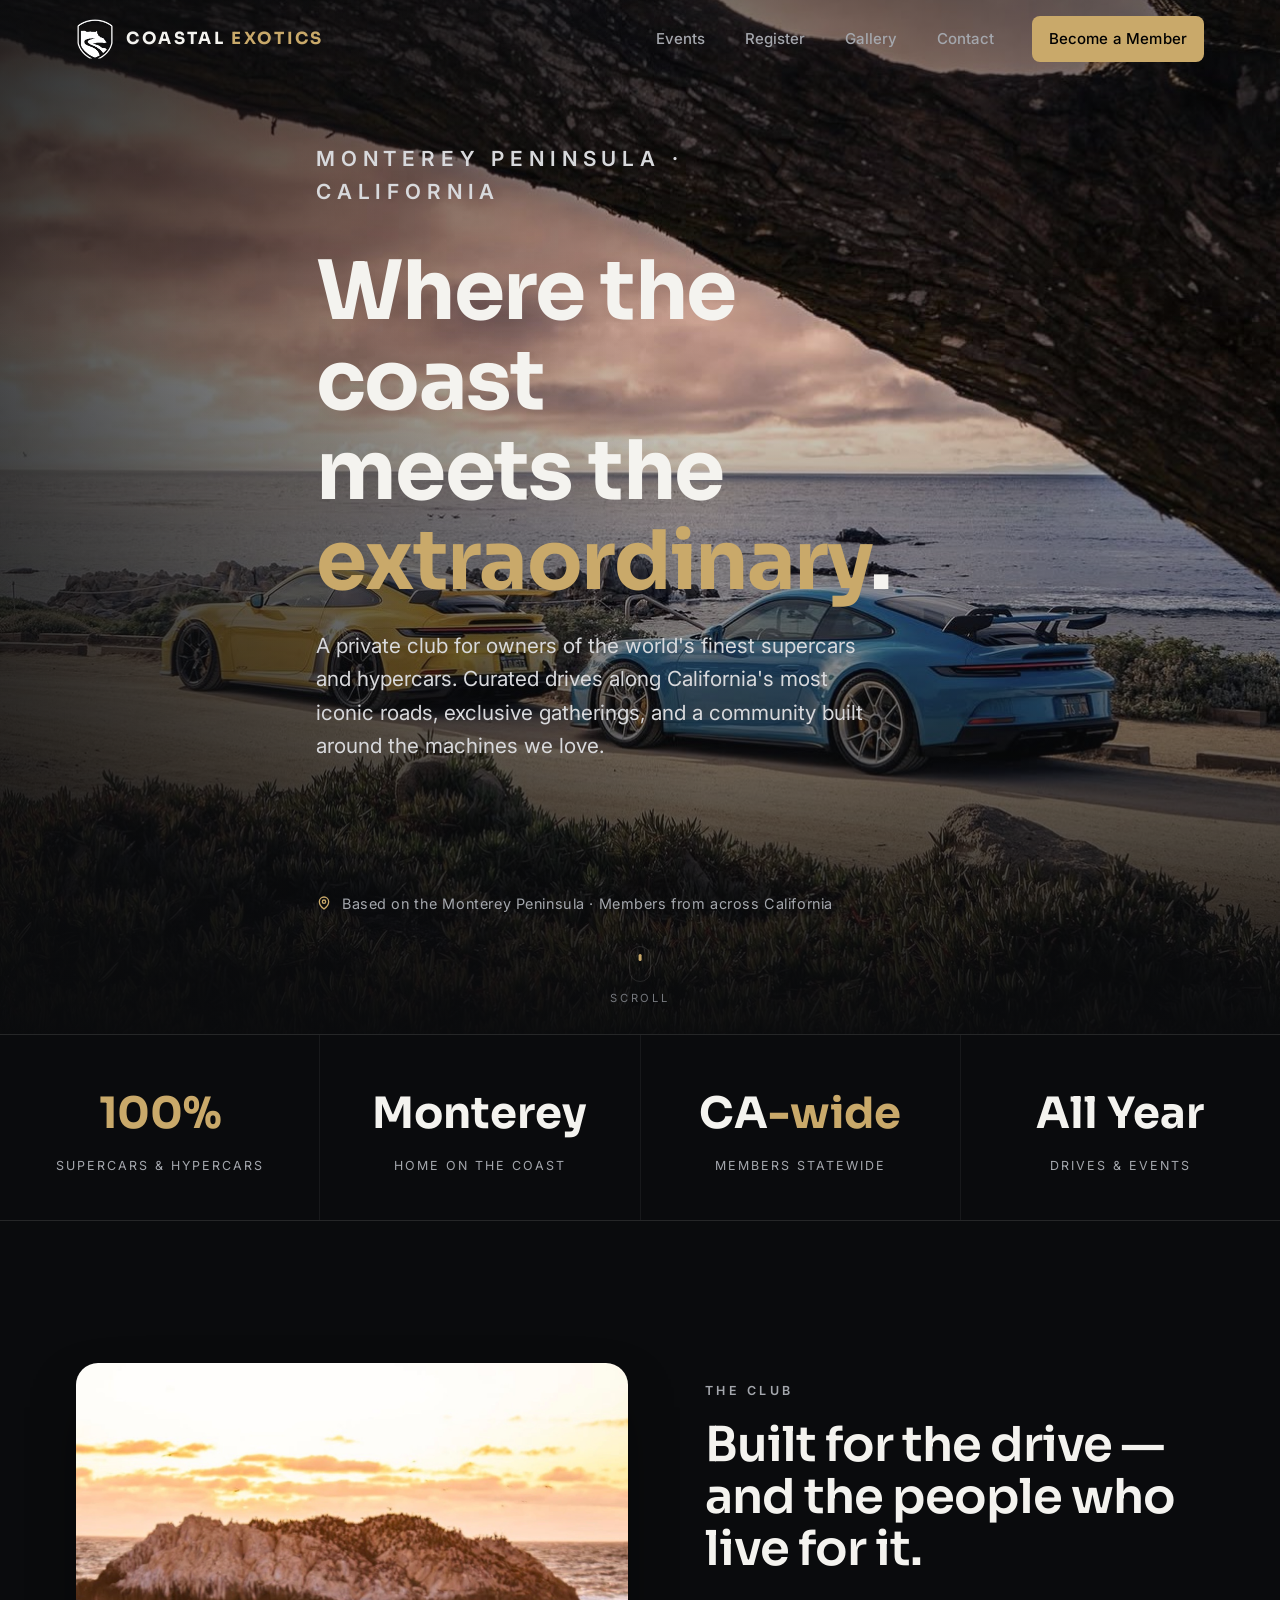
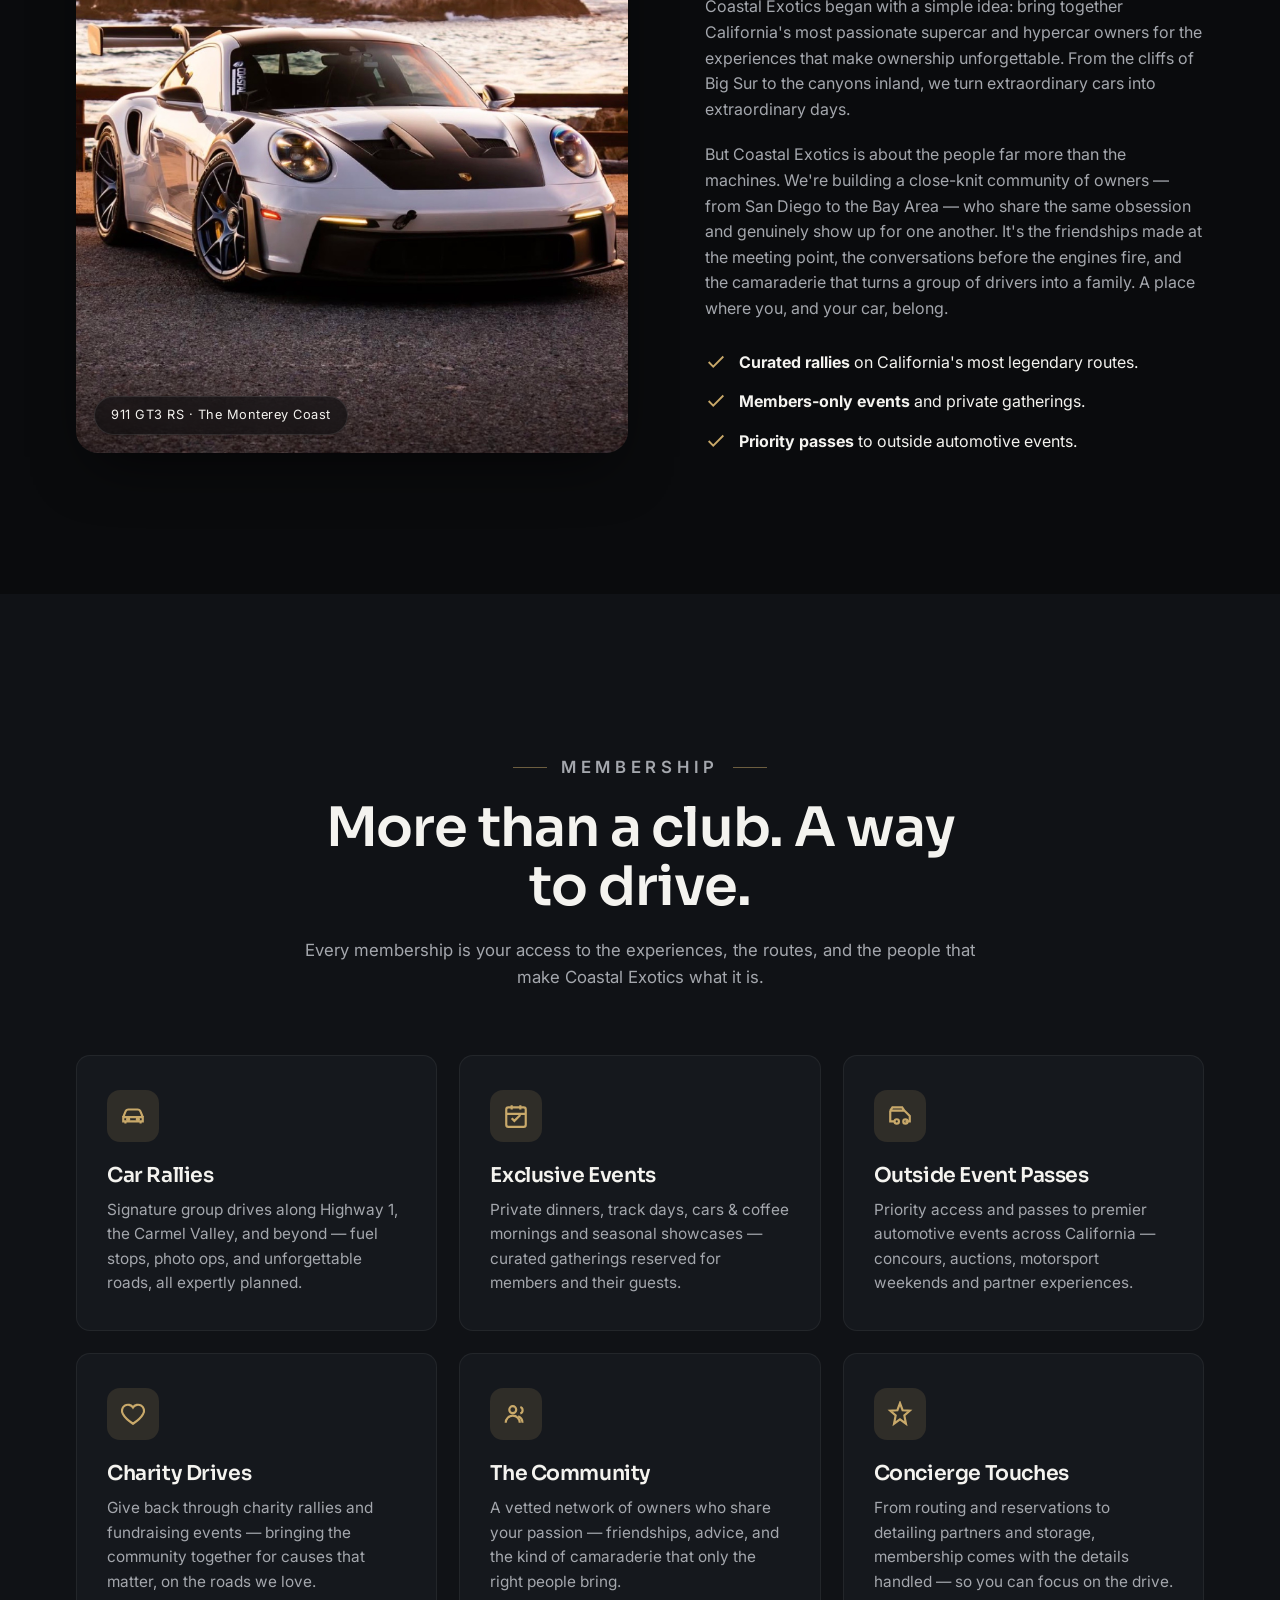
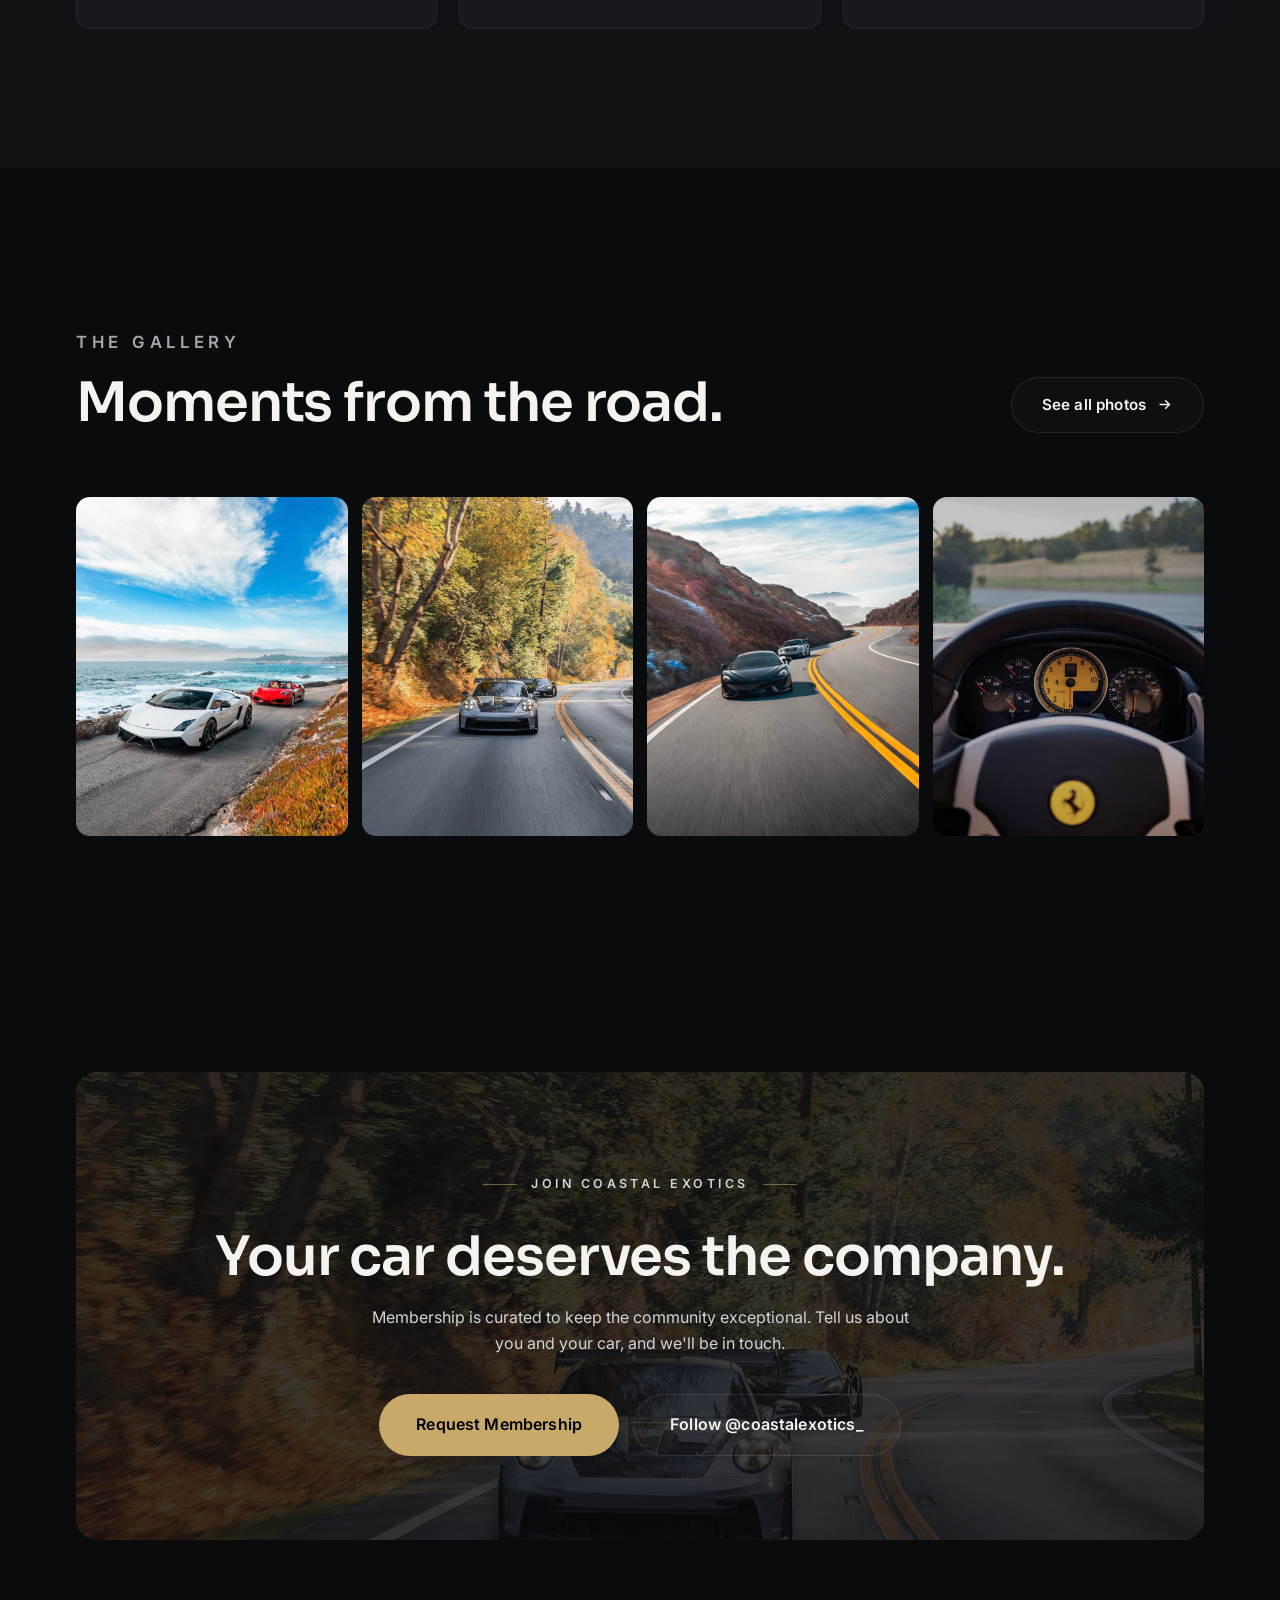
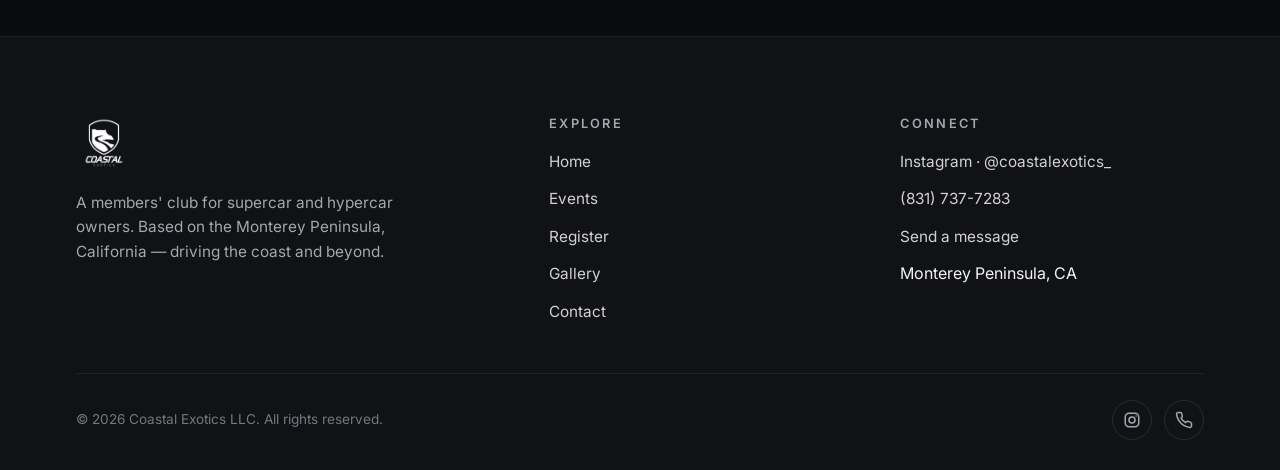
==== commit 183e65db: "Refine community copy, black CTA text, more hero headline spacing - Rewrite About paragraph to focus" ====
--- a/index.html
+++ b/index.html
@@ -79,7 +79,7 @@
         <p class="eyebrow">The Club</p>
         <h2>Built for the drive — and the people who live for it.</h2>
         <p>Coastal Exotics began with a simple idea: bring together California's most passionate supercar and hypercar owners for the experiences that make ownership unforgettable. From the cliffs of Big Sur to the canyons inland, we turn extraordinary cars into extraordinary days.</p>
-        <p>Headquartered on the Monterey Peninsula with members from San Diego to the Bay Area, we're a community first — united by craftsmanship, horsepower, and the open road.</p>
+        <p>But Coastal Exotics is about the people far more than the machines. We're building a close-knit community of owners — from San Diego to the Bay Area — who share the same obsession and genuinely show up for one another. It's the friendships made at the meeting point, the conversations before the engines fire, and the camaraderie that turns a group of drivers into a family. A place where you, and your car, belong.</p>
         <ul class="checklist">
           <li><svg viewBox="0 0 24 24" fill="none" stroke="currentColor" stroke-width="2"><path d="M20 6 9 17l-5-5"/></svg><span><strong>Curated rallies</strong> on California's most legendary routes.</span></li>
           <li><svg viewBox="0 0 24 24" fill="none" stroke="currentColor" stroke-width="2"><path d="M20 6 9 17l-5-5"/></svg><span><strong>Members-only events</strong> and private gatherings.</span></li>
--- a/css/styles.css
+++ b/css/styles.css
@@ -79,7 +79,7 @@
   white-space: nowrap;
 }
 .btn svg { width: 17px; height: 17px; }
-.btn--primary { background: var(--accent); color: #1a1407; }
+.btn--primary { background: var(--accent); color: #000; }
 .btn--primary:hover { background: #d8bd86; transform: translateY(-2px); box-shadow: 0 14px 30px -10px rgba(201,169,106,.55); }
 .btn--ghost { border-color: var(--line); color: var(--text); background: rgba(255,255,255,.02); }
 .btn--ghost:hover { border-color: var(--accent); color: var(--accent); transform: translateY(-2px); }
@@ -115,6 +115,9 @@
   background: var(--accent); border-radius: 2px;
 }
 .nav-cta { margin-left: 14px; }
+/* keep the CTA text black — override the muted/hover color from .nav-links a */
+.nav-cta a.btn--primary,
+.nav-cta a.btn--primary:hover { color: #000; }
 
 .nav-toggle { display: none; width: 44px; height: 44px; border: 1px solid var(--line); border-radius: 10px;
   background: rgba(255,255,255,.03); position: relative; }
@@ -128,7 +131,7 @@
 .nav-toggle.open span:nth-child(3){ transform: translateY(-6px) rotate(-45deg); }
 
 /* ---------- hero ---------- */
-.hero { position: relative; min-height: 100vh; min-height: max(620px, 100svh); display: flex; align-items: flex-end; padding-top: 96px; padding-bottom: clamp(60px, 9vw, 120px); overflow: hidden; }
+.hero { position: relative; min-height: 100vh; min-height: max(620px, 100svh); display: flex; align-items: flex-end; padding-top: 120px; padding-bottom: clamp(60px, 9vw, 120px); overflow: hidden; }
 .hero__media { position: absolute; inset: 0; z-index: -2; }
 .hero__media img { width: 100%; height: 100%; object-fit: cover; object-position: center 60%; }
 .hero__media::after {
@@ -138,7 +141,8 @@
     linear-gradient(90deg, rgba(10,11,13,.7) 0%, rgba(10,11,13,0) 55%);
 }
 .hero__inner { max-width: 760px; }
-.hero h1 { font-size: clamp(2.6rem, 6.4vw, 5.4rem); font-weight: 700; }
+.hero .eyebrow { margin-bottom: clamp(24px, 3.6vw, 38px); }
+.hero h1 { font-size: clamp(2.6rem, 6.4vw, 5.4rem); font-weight: 700; line-height: 1.1; }
 .hero h1 .gold { color: var(--accent); }
 .hero p { margin-top: 22px; font-size: clamp(1.05rem, 1.7vw, 1.3rem); color: #d8d9dc; max-width: 560px; }
 .hero__actions { margin-top: 38px; display: flex; flex-wrap: wrap; gap: 14px; }
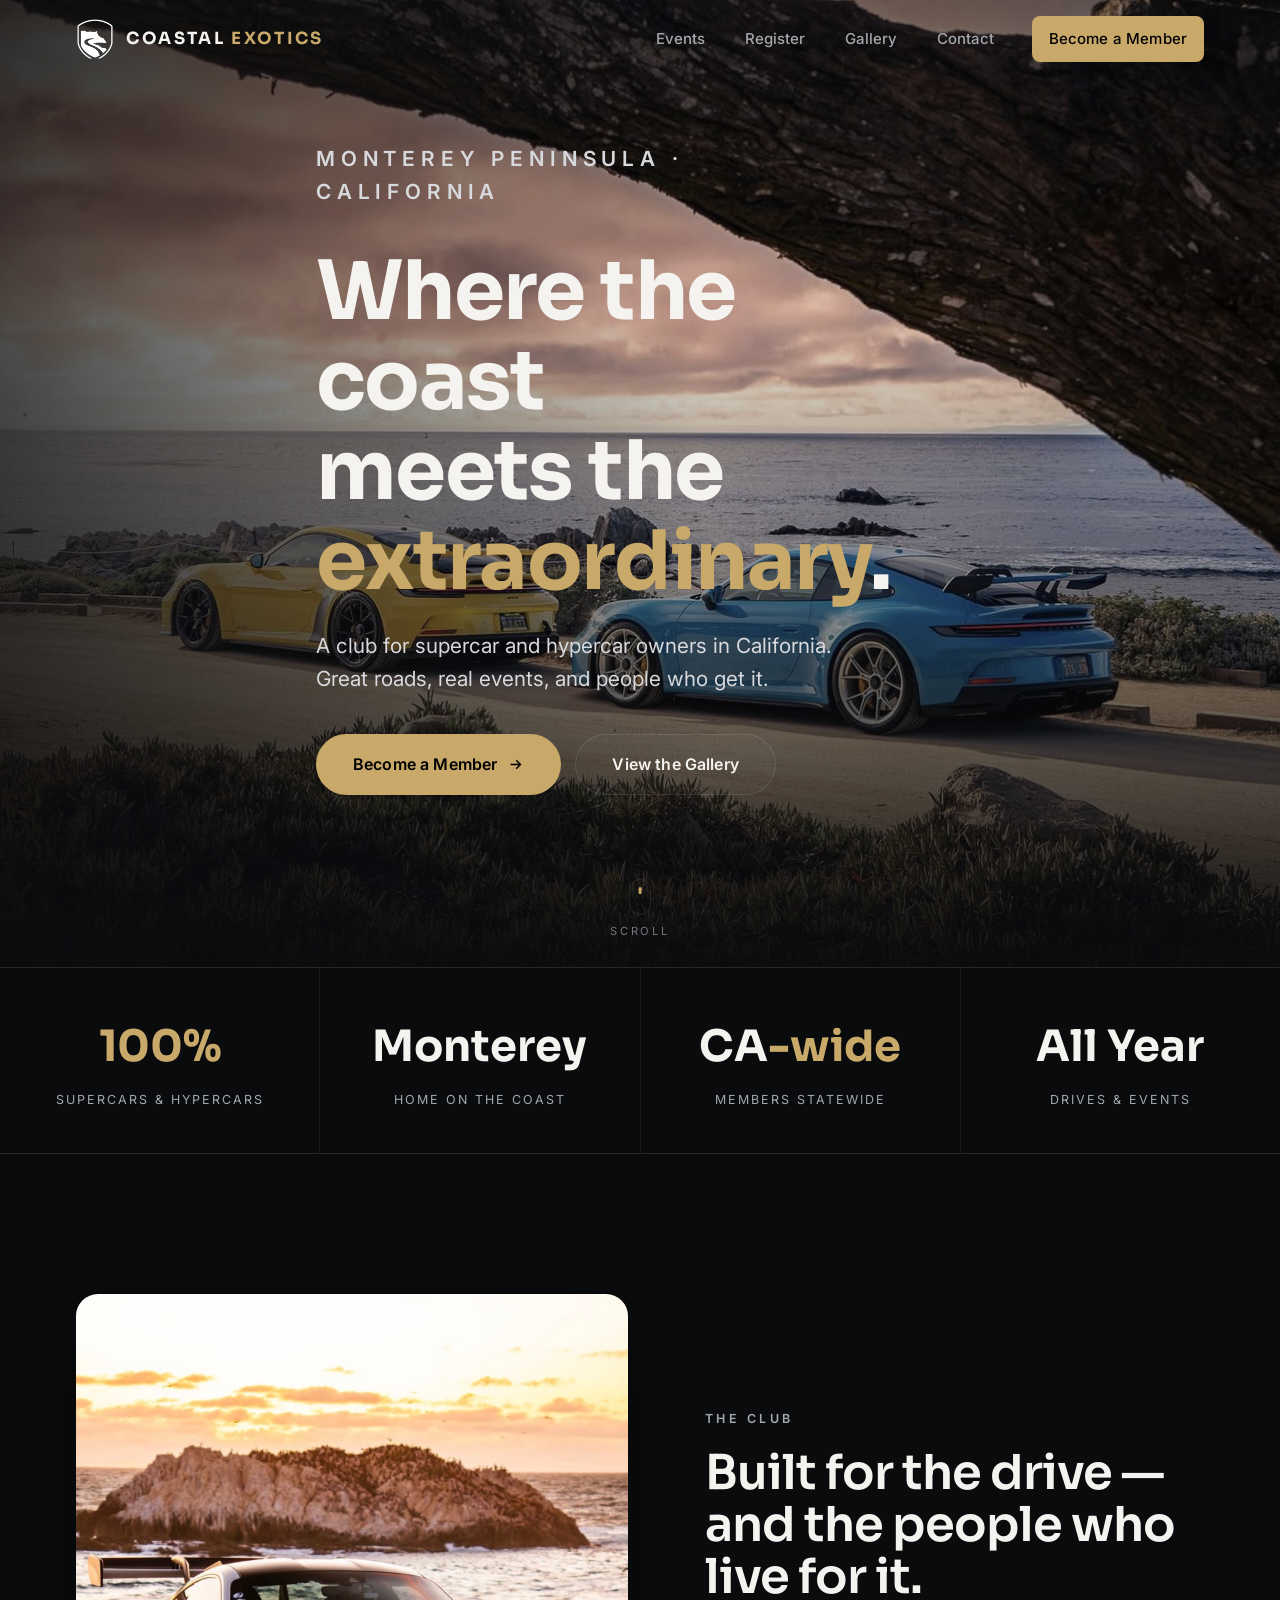
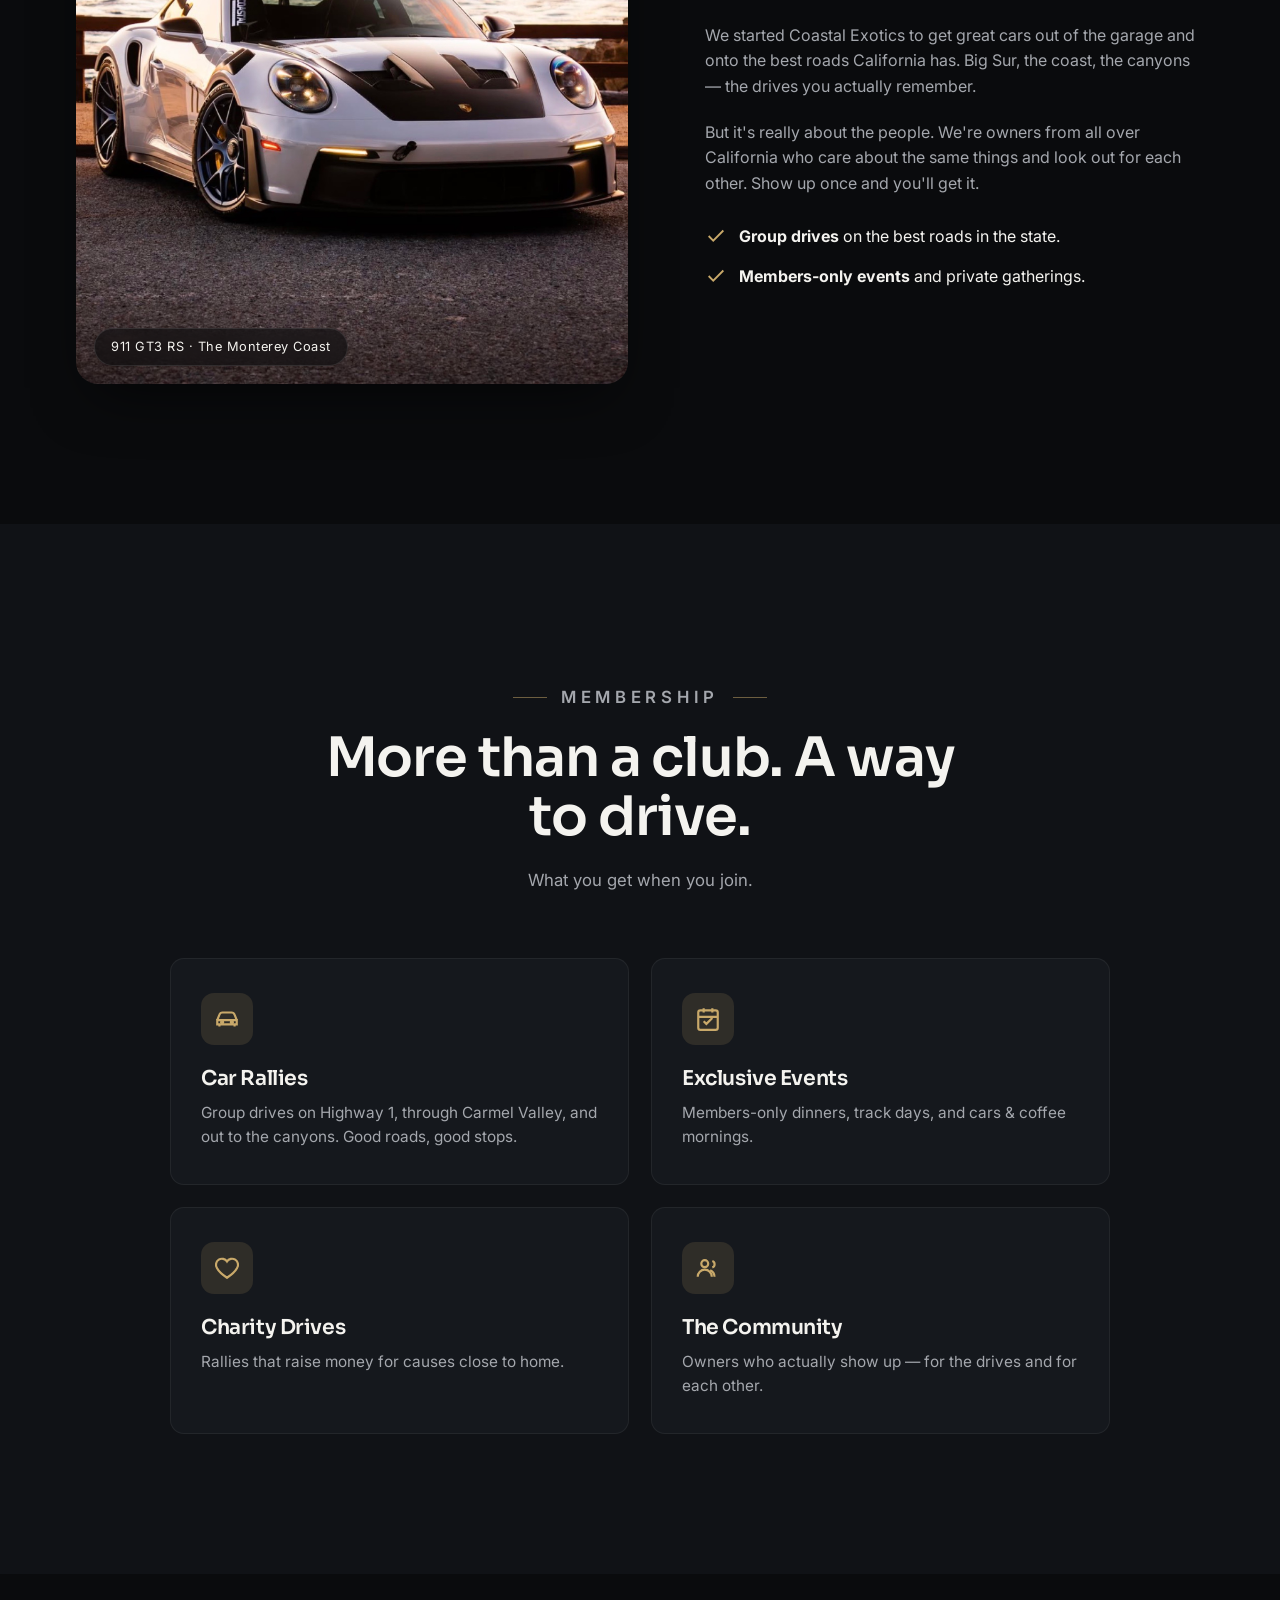
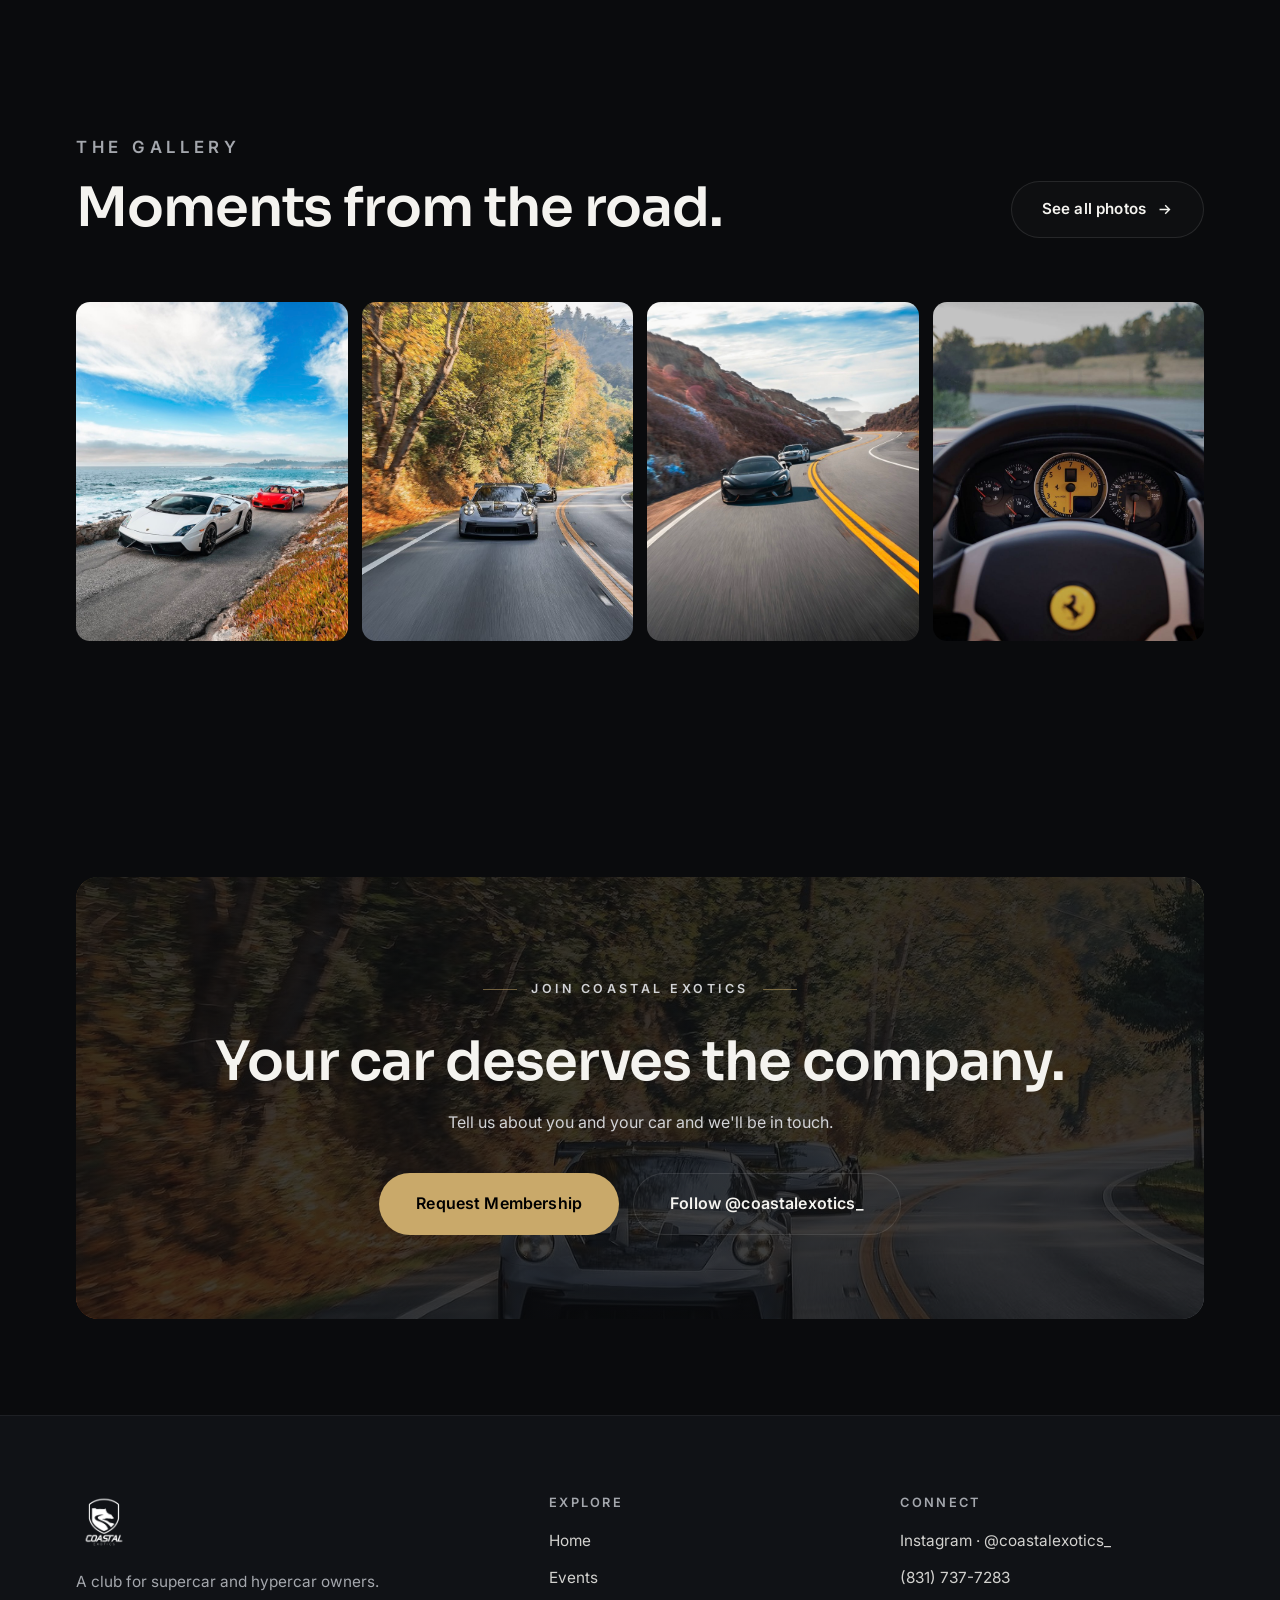
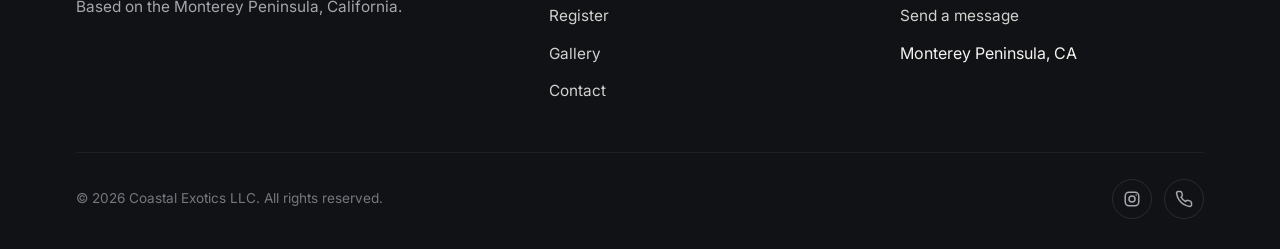
==== commit 996bd70f: "Tighten copy, trim membership cards, fix Bentley mislabel - Shorter, plainer wording across all page" ====
--- a/index.html
+++ b/index.html
@@ -4,10 +4,10 @@
   <meta charset="UTF-8">
   <meta name="viewport" content="width=device-width, initial-scale=1.0">
   <title>Coastal Exotics — Supercar & Hypercar Club · Monterey Peninsula, California</title>
-  <meta name="description" content="Coastal Exotics is a members' club for supercar and hypercar owners based in Monterey Peninsula, California. Curated drives, exclusive events, event passes and charity gatherings across California.">
+  <meta name="description" content="Coastal Exotics is a members' club for supercar and hypercar owners based in Monterey Peninsula, California. Group drives, members-only events and charity rallies across California.">
   <meta name="theme-color" content="#0a0b0d">
   <meta property="og:title" content="Coastal Exotics — Supercar & Hypercar Club">
-  <meta property="og:description" content="A members' club for supercar and hypercar owners. Based on the Monterey Peninsula, California — members from across the state.">
+  <meta property="og:description" content="A club for supercar and hypercar owners on the Monterey Peninsula, California.">
   <meta property="og:image" content="assets/images/hero-porsches.jpg">
   <meta property="og:type" content="website">
   <link rel="icon" type="image/png" sizes="32x32" href="assets/images/favicon-32.png">
@@ -45,7 +45,7 @@
     <div class="container hero__inner">
       <p class="eyebrow reveal">Monterey Peninsula · California</p>
       <h1 class="reveal" data-delay="1">Where the coast<br>meets the <span class="gold">extraordinary</span>.</h1>
-      <p class="reveal" data-delay="2">A private club for owners of the world's finest supercars and hypercars. Curated drives along California's most iconic roads, exclusive gatherings, and a community built around the machines we love.</p>
+      <p class="reveal" data-delay="2">A club for supercar and hypercar owners in California. Great roads, real events, and people who get it.</p>
       <div class="hero__actions reveal" data-delay="3">
         <a href="register.html" class="btn btn--primary btn--lg">Become a Member
           <svg viewBox="0 0 24 24" fill="none" stroke="currentColor" stroke-width="2"><path d="M5 12h14M13 6l6 6-6 6"/></svg>
@@ -54,7 +54,7 @@
       </div>
       <span class="hero__loc reveal" data-delay="3">
         <svg viewBox="0 0 24 24" fill="none" stroke="currentColor" stroke-width="2"><path d="M12 21s-7-5.4-7-11a7 7 0 1 1 14 0c0 5.6-7 11-7 11z"/><circle cx="12" cy="10" r="2.5"/></svg>
-        Based on the Monterey Peninsula · Members from across California
+        Based on the Monterey Peninsula · Members across California
       </span>
     </div>
     <div class="scroll-cue"><span class="mouse"></span><span>Scroll</span></div>
@@ -78,12 +78,11 @@
       <div class="split__content reveal" data-delay="1">
         <p class="eyebrow">The Club</p>
         <h2>Built for the drive — and the people who live for it.</h2>
-        <p>Coastal Exotics began with a simple idea: bring together California's most passionate supercar and hypercar owners for the experiences that make ownership unforgettable. From the cliffs of Big Sur to the canyons inland, we turn extraordinary cars into extraordinary days.</p>
-        <p>But Coastal Exotics is about the people far more than the machines. We're building a close-knit community of owners — from San Diego to the Bay Area — who share the same obsession and genuinely show up for one another. It's the friendships made at the meeting point, the conversations before the engines fire, and the camaraderie that turns a group of drivers into a family. A place where you, and your car, belong.</p>
+        <p>We started Coastal Exotics to get great cars out of the garage and onto the best roads California has. Big Sur, the coast, the canyons — the drives you actually remember.</p>
+        <p>But it's really about the people. We're owners from all over California who care about the same things and look out for each other. Show up once and you'll get it.</p>
         <ul class="checklist">
-          <li><svg viewBox="0 0 24 24" fill="none" stroke="currentColor" stroke-width="2"><path d="M20 6 9 17l-5-5"/></svg><span><strong>Curated rallies</strong> on California's most legendary routes.</span></li>
+          <li><svg viewBox="0 0 24 24" fill="none" stroke="currentColor" stroke-width="2"><path d="M20 6 9 17l-5-5"/></svg><span><strong>Group drives</strong> on the best roads in the state.</span></li>
           <li><svg viewBox="0 0 24 24" fill="none" stroke="currentColor" stroke-width="2"><path d="M20 6 9 17l-5-5"/></svg><span><strong>Members-only events</strong> and private gatherings.</span></li>
-          <li><svg viewBox="0 0 24 24" fill="none" stroke="currentColor" stroke-width="2"><path d="M20 6 9 17l-5-5"/></svg><span><strong>Priority passes</strong> to outside automotive events.</span></li>
         </ul>
       </div>
     </div>
@@ -95,38 +94,28 @@
       <div class="section-head center reveal">
         <p class="eyebrow eyebrow--center">Membership</p>
         <h2>More than a club. A way to drive.</h2>
-        <p>Every membership is your access to the experiences, the routes, and the people that make Coastal Exotics what it is.</p>
+        <p>What you get when you join.</p>
       </div>
       <div class="cards">
         <article class="card reveal">
           <div class="ico"><svg viewBox="0 0 24 24" fill="none" stroke="currentColor" stroke-width="2"><path d="M3 13l2-5a3 3 0 0 1 2.8-2h8.4A3 3 0 0 1 19 8l2 5"/><path d="M5 17h14M5 17v2M19 17v2M3 13h18v4H3z"/><circle cx="7.5" cy="15" r="1"/><circle cx="16.5" cy="15" r="1"/></svg></div>
           <h3>Car Rallies</h3>
-          <p>Signature group drives along Highway 1, the Carmel Valley, and beyond — fuel stops, photo ops, and unforgettable roads, all expertly planned.</p>
+          <p>Group drives on Highway 1, through Carmel Valley, and out to the canyons. Good roads, good stops.</p>
         </article>
         <article class="card reveal" data-delay="1">
           <div class="ico"><svg viewBox="0 0 24 24" fill="none" stroke="currentColor" stroke-width="2"><path d="M8 2v4M16 2v4M3 10h18"/><rect x="3" y="4" width="18" height="18" rx="2"/><path d="M8 14l2.5 2.5L16 11"/></svg></div>
           <h3>Exclusive Events</h3>
-          <p>Private dinners, track days, cars &amp; coffee mornings and seasonal showcases — curated gatherings reserved for members and their guests.</p>
-        </article>
-        <article class="card reveal" data-delay="2">
-          <div class="ico"><svg viewBox="0 0 24 24" fill="none" stroke="currentColor" stroke-width="2"><path d="M3 7h13l5 5v5h-4M3 7v10h4M3 7l2-3h9l2 3"/><circle cx="9" cy="17" r="2"/><circle cx="17" cy="17" r="2"/></svg></div>
-          <h3>Outside Event Passes</h3>
-          <p>Priority access and passes to premier automotive events across California — concours, auctions, motorsport weekends and partner experiences.</p>
+          <p>Members-only dinners, track days, and cars &amp; coffee mornings.</p>
         </article>
         <article class="card reveal">
           <div class="ico"><svg viewBox="0 0 24 24" fill="none" stroke="currentColor" stroke-width="2"><path d="M12 21s-7-4.6-9.3-9A5.2 5.2 0 0 1 12 6a5.2 5.2 0 0 1 9.3 6c-2.3 4.4-9.3 9-9.3 9z"/></svg></div>
           <h3>Charity Drives</h3>
-          <p>Give back through charity rallies and fundraising events — bringing the community together for causes that matter, on the roads we love.</p>
+          <p>Rallies that raise money for causes close to home.</p>
         </article>
         <article class="card reveal" data-delay="1">
           <div class="ico"><svg viewBox="0 0 24 24" fill="none" stroke="currentColor" stroke-width="2"><circle cx="9" cy="8" r="3.2"/><path d="M2.5 20a6.5 6.5 0 0 1 13 0"/><path d="M16 5.5a3.2 3.2 0 0 1 0 6M18 20a6.5 6.5 0 0 0-4-6"/></svg></div>
           <h3>The Community</h3>
-          <p>A vetted network of owners who share your passion — friendships, advice, and the kind of camaraderie that only the right people bring.</p>
-        </article>
-        <article class="card reveal" data-delay="2">
-          <div class="ico"><svg viewBox="0 0 24 24" fill="none" stroke="currentColor" stroke-width="2"><path d="M12 2l2.4 6.5L21 9l-5 4.3L17.5 21 12 17l-5.5 4L8 13.3 3 9l6.6-.5z"/></svg></div>
-          <h3>Concierge Touches</h3>
-          <p>From routing and reservations to detailing partners and storage, membership comes with the details handled — so you can focus on the drive.</p>
+          <p>Owners who actually show up — for the drives and for each other.</p>
         </article>
       </div>
     </div>
@@ -147,7 +136,7 @@
       <div class="strip">
         <a href="gallery.html" class="reveal"><img src="assets/images/lambo-ferrari-coast-thumb.jpg" alt="Lamborghini Gallardo and Ferrari F430 on the coast road"></a>
         <a href="gallery.html" class="reveal" data-delay="1"><img src="assets/images/gt3-mclaren-autumn-thumb.jpg" alt="Porsche 911 GT3 and McLaren on an autumn canyon road"></a>
-        <a href="gallery.html" class="reveal" data-delay="2"><img src="assets/images/mclaren-bentley-mountain-thumb.jpg" alt="McLaren and Bentley on a coastal mountain road"></a>
+        <a href="gallery.html" class="reveal" data-delay="2"><img src="assets/images/mclaren-bentley-mountain-thumb.jpg" alt="McLaren and Porsche 911 GT3 RS on a coastal mountain road"></a>
         <a href="gallery.html" class="reveal" data-delay="3"><img src="assets/images/ferrari-cockpit-thumb.jpg" alt="Ferrari F430 cockpit and gauges"></a>
       </div>
     </div>
@@ -160,7 +149,7 @@
         <div class="cta-band__bg"><img src="assets/images/gt3-mclaren-autumn.jpg" alt=""></div>
         <p class="eyebrow eyebrow--center">Join Coastal Exotics</p>
         <h2>Your car deserves the company.</h2>
-        <p>Membership is curated to keep the community exceptional. Tell us about you and your car, and we'll be in touch.</p>
+        <p>Tell us about you and your car and we'll be in touch.</p>
         <div class="hero__actions">
           <a href="register.html" class="btn btn--primary btn--lg">Request Membership</a>
           <a href="https://instagram.com/coastalexotics_" target="_blank" rel="noopener" class="btn btn--ghost btn--lg">Follow @coastalexotics_</a>
@@ -175,7 +164,7 @@
       <div class="footer-top">
         <div class="footer-brand">
           <img src="assets/images/logo-white.png" alt="Coastal Exotics">
-          <p>A members' club for supercar and hypercar owners. Based on the Monterey Peninsula, California — driving the coast and beyond.</p>
+          <p>A club for supercar and hypercar owners. Based on the Monterey Peninsula, California.</p>
         </div>
         <div class="footer-col">
           <h4>Explore</h4>
--- a/css/styles.css
+++ b/css/styles.css
@@ -176,7 +176,7 @@
 .split .checklist svg { flex: none; width: 22px; height: 22px; color: var(--accent); margin-top: 1px; }
 
 /* ---------- benefit cards ---------- */
-.cards { display: grid; grid-template-columns: repeat(3,1fr); gap: 22px; }
+.cards { display: grid; grid-template-columns: repeat(2,1fr); gap: 22px; max-width: 940px; margin-inline: auto; }
 .card {
   background: var(--surface); border: 1px solid var(--line-soft); border-radius: var(--radius);
   padding: 34px 30px; transition: transform .4s var(--ease), border-color .4s, background .4s;
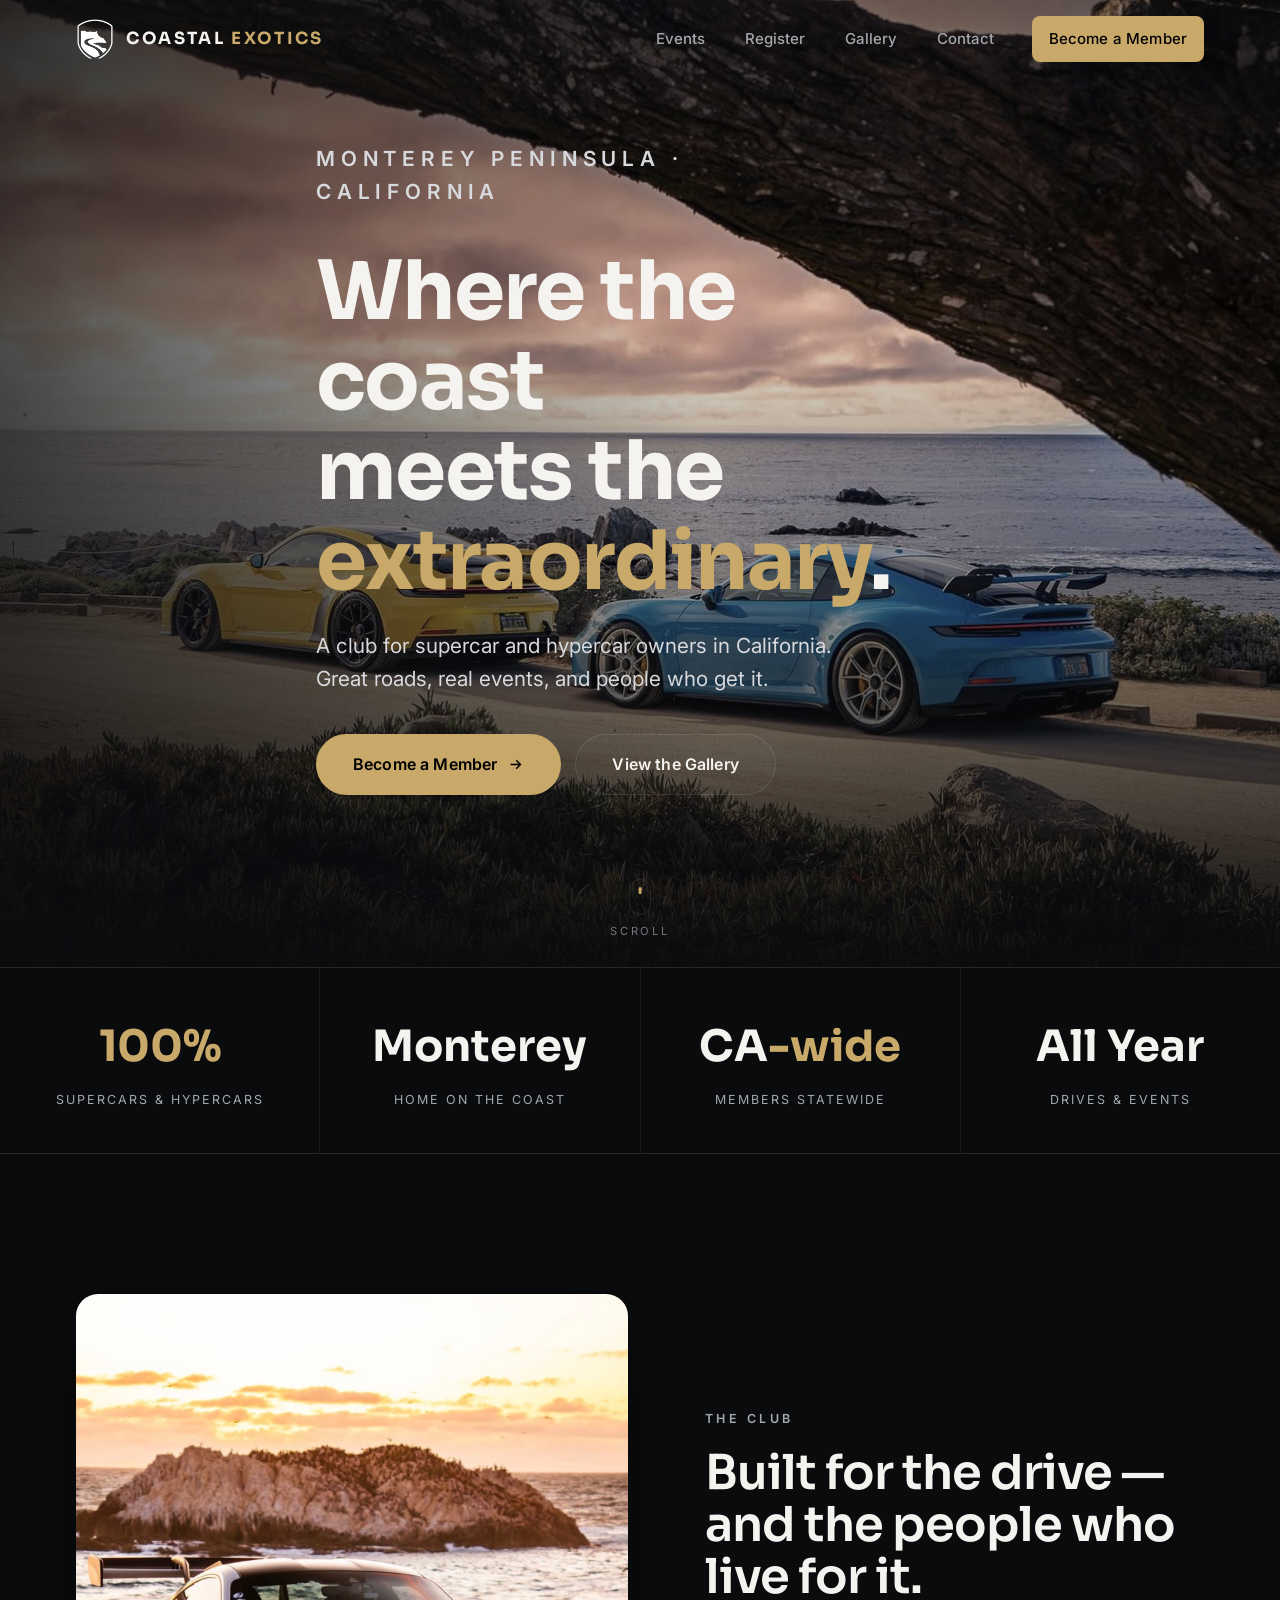
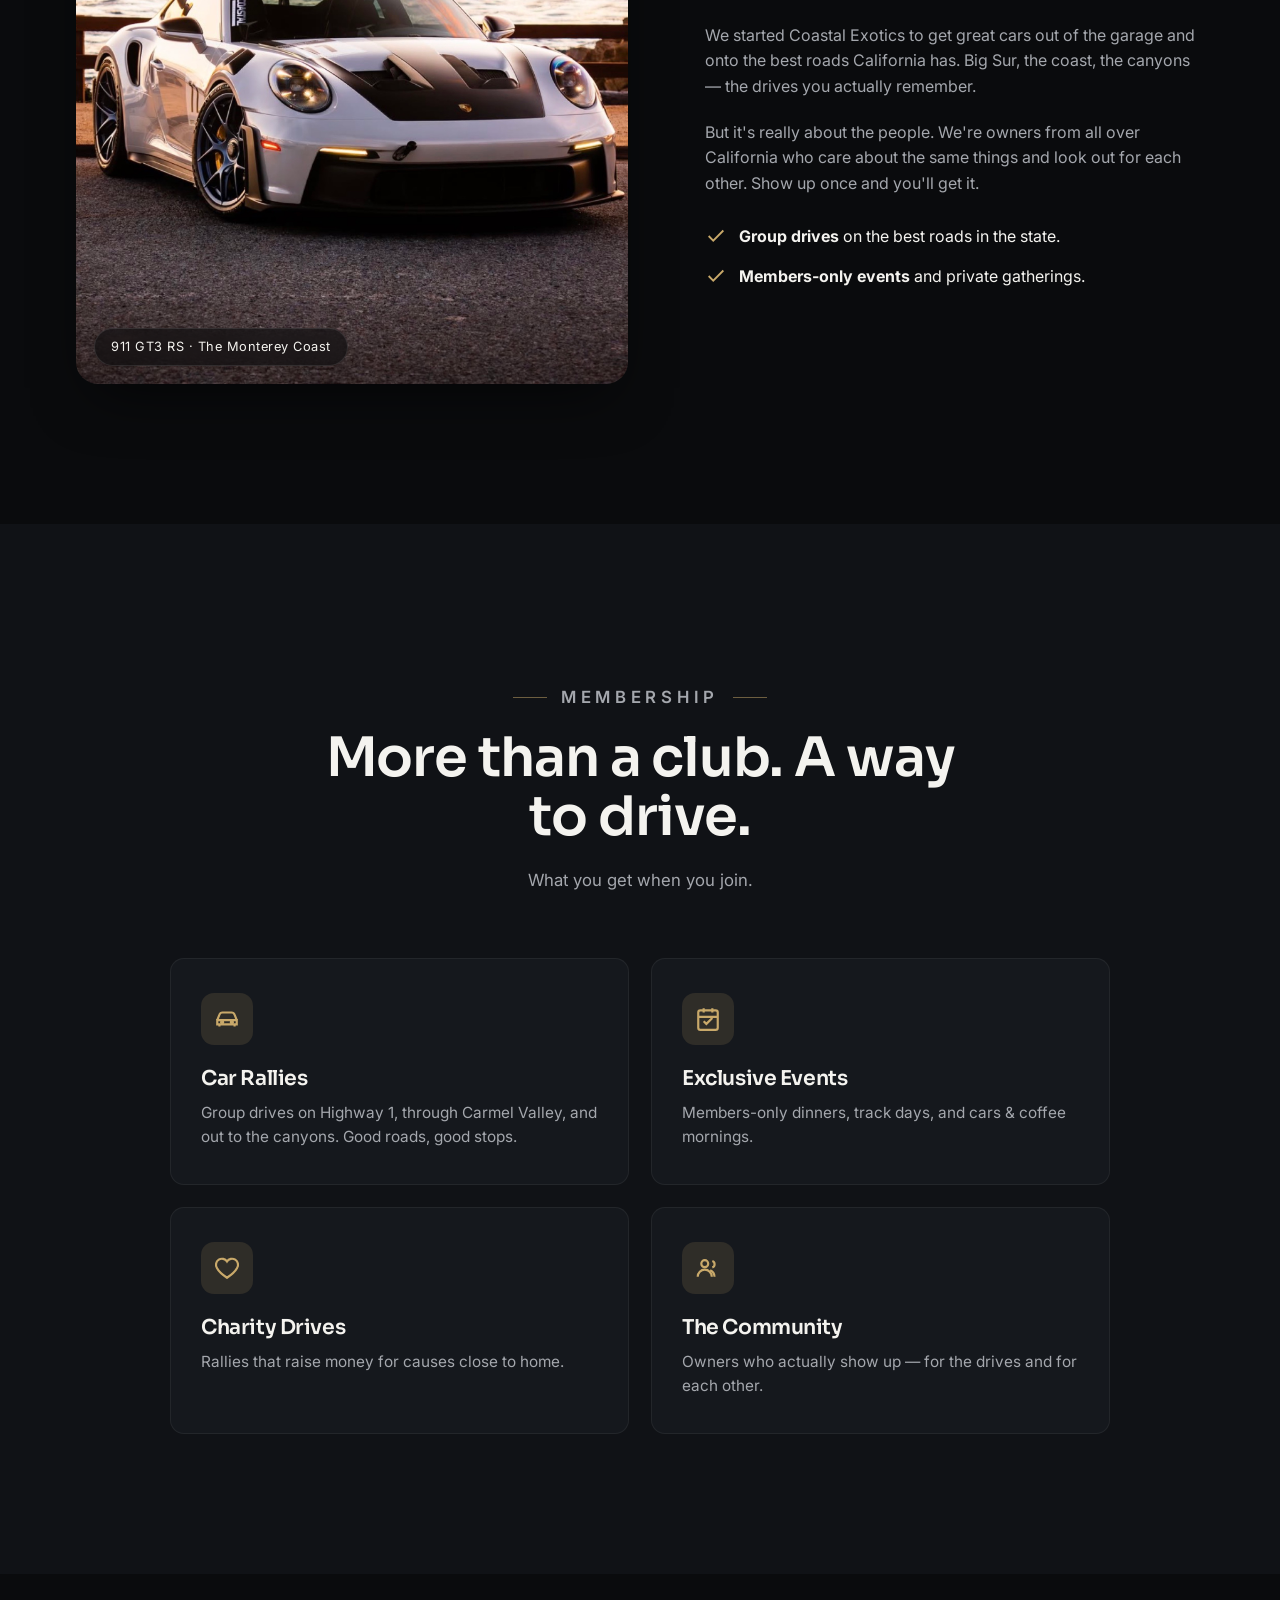
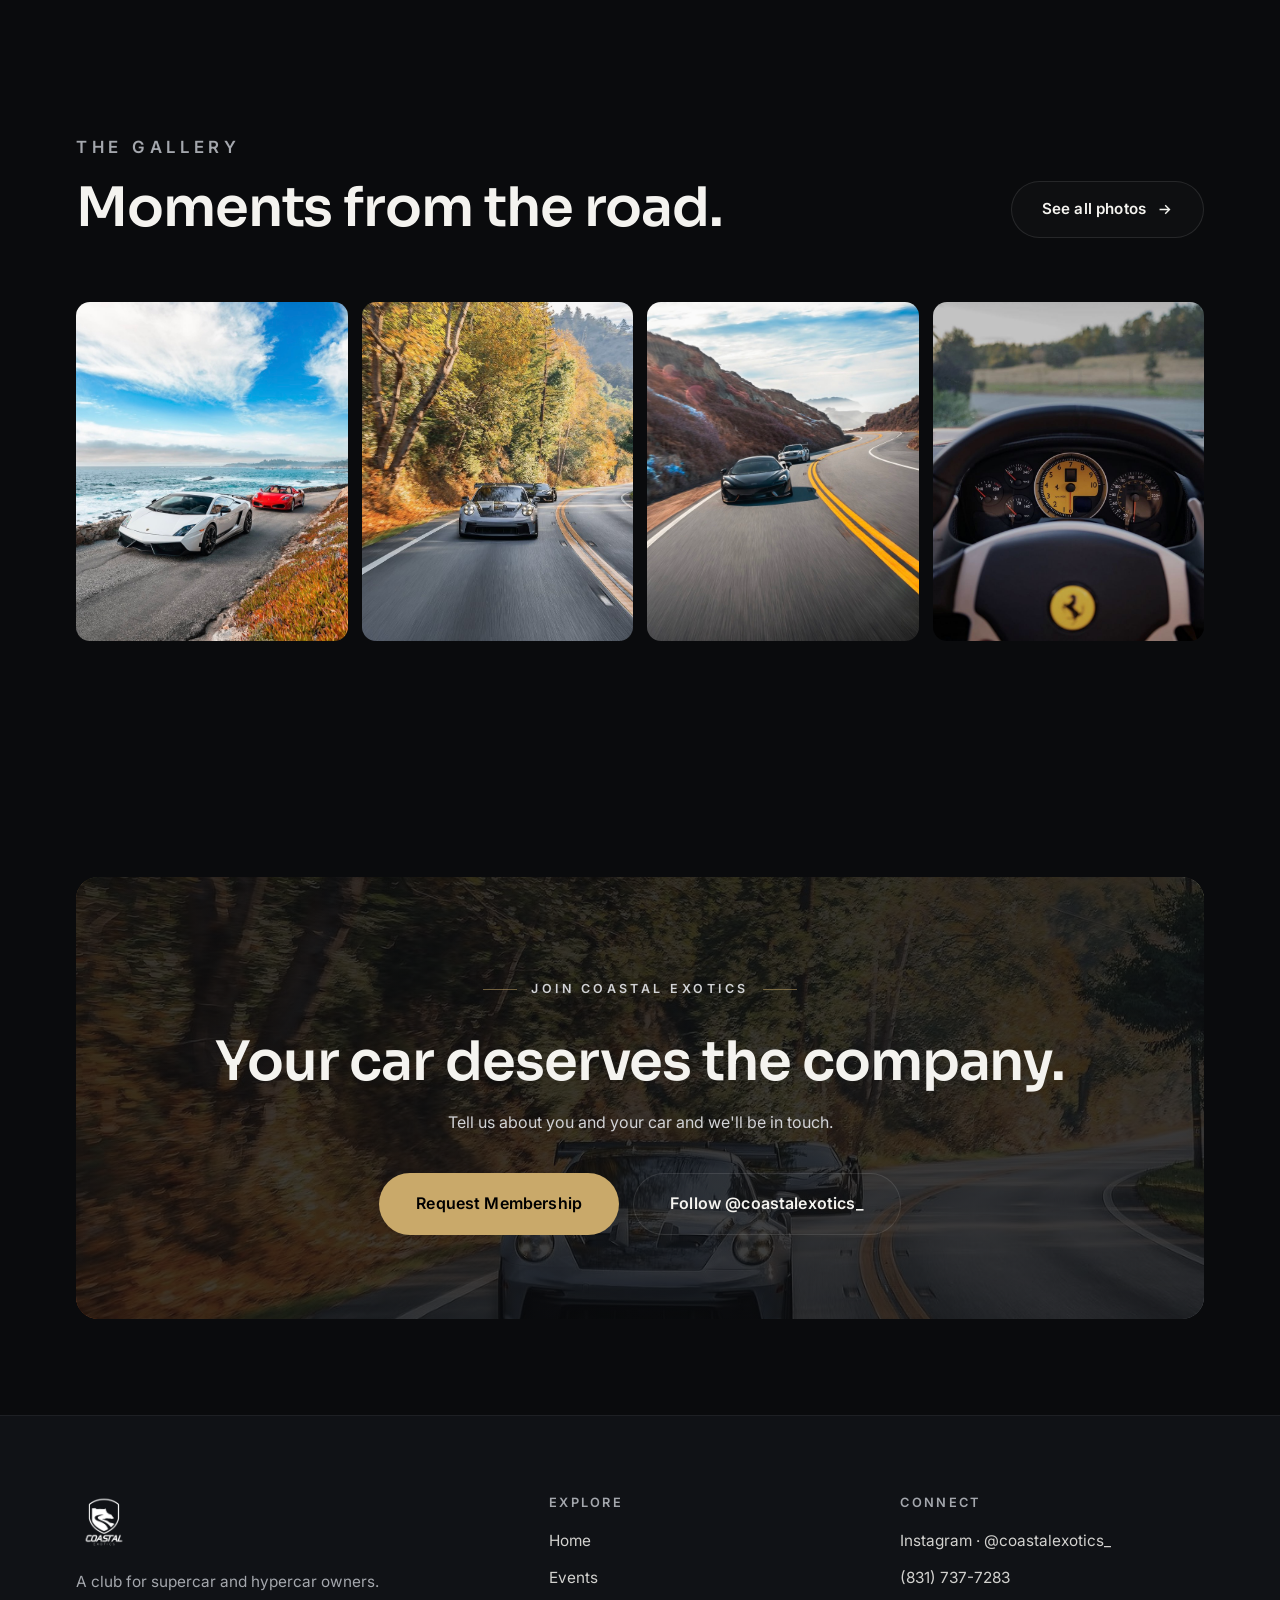
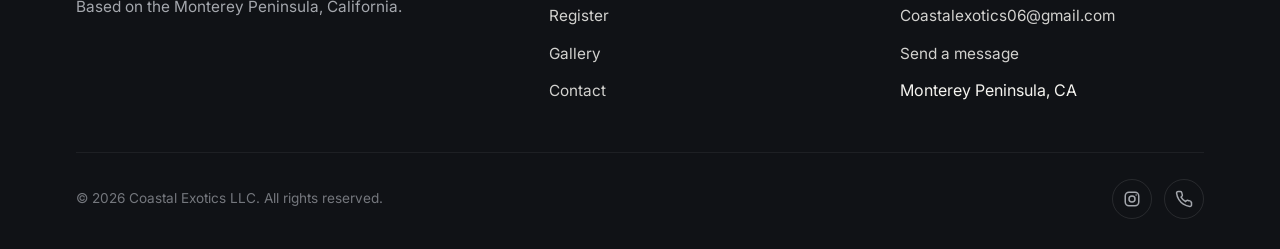
==== commit 2f108eba: "Add club email Coastalexotics06@gmail.com - Email row in footer Connect column on all five pages - E" ====
--- a/index.html
+++ b/index.html
@@ -181,6 +181,7 @@
           <ul>
             <li><a href="https://instagram.com/coastalexotics_" target="_blank" rel="noopener">Instagram &middot; @coastalexotics_</a></li>
             <li><a href="tel:+18317377283">(831) 737-7283</a></li>
+            <li><a href="mailto:Coastalexotics06@gmail.com">Coastalexotics06@gmail.com</a></li>
             <li><a href="contact.html">Send a message</a></li>
             <li>Monterey Peninsula, CA</li>
           </ul>
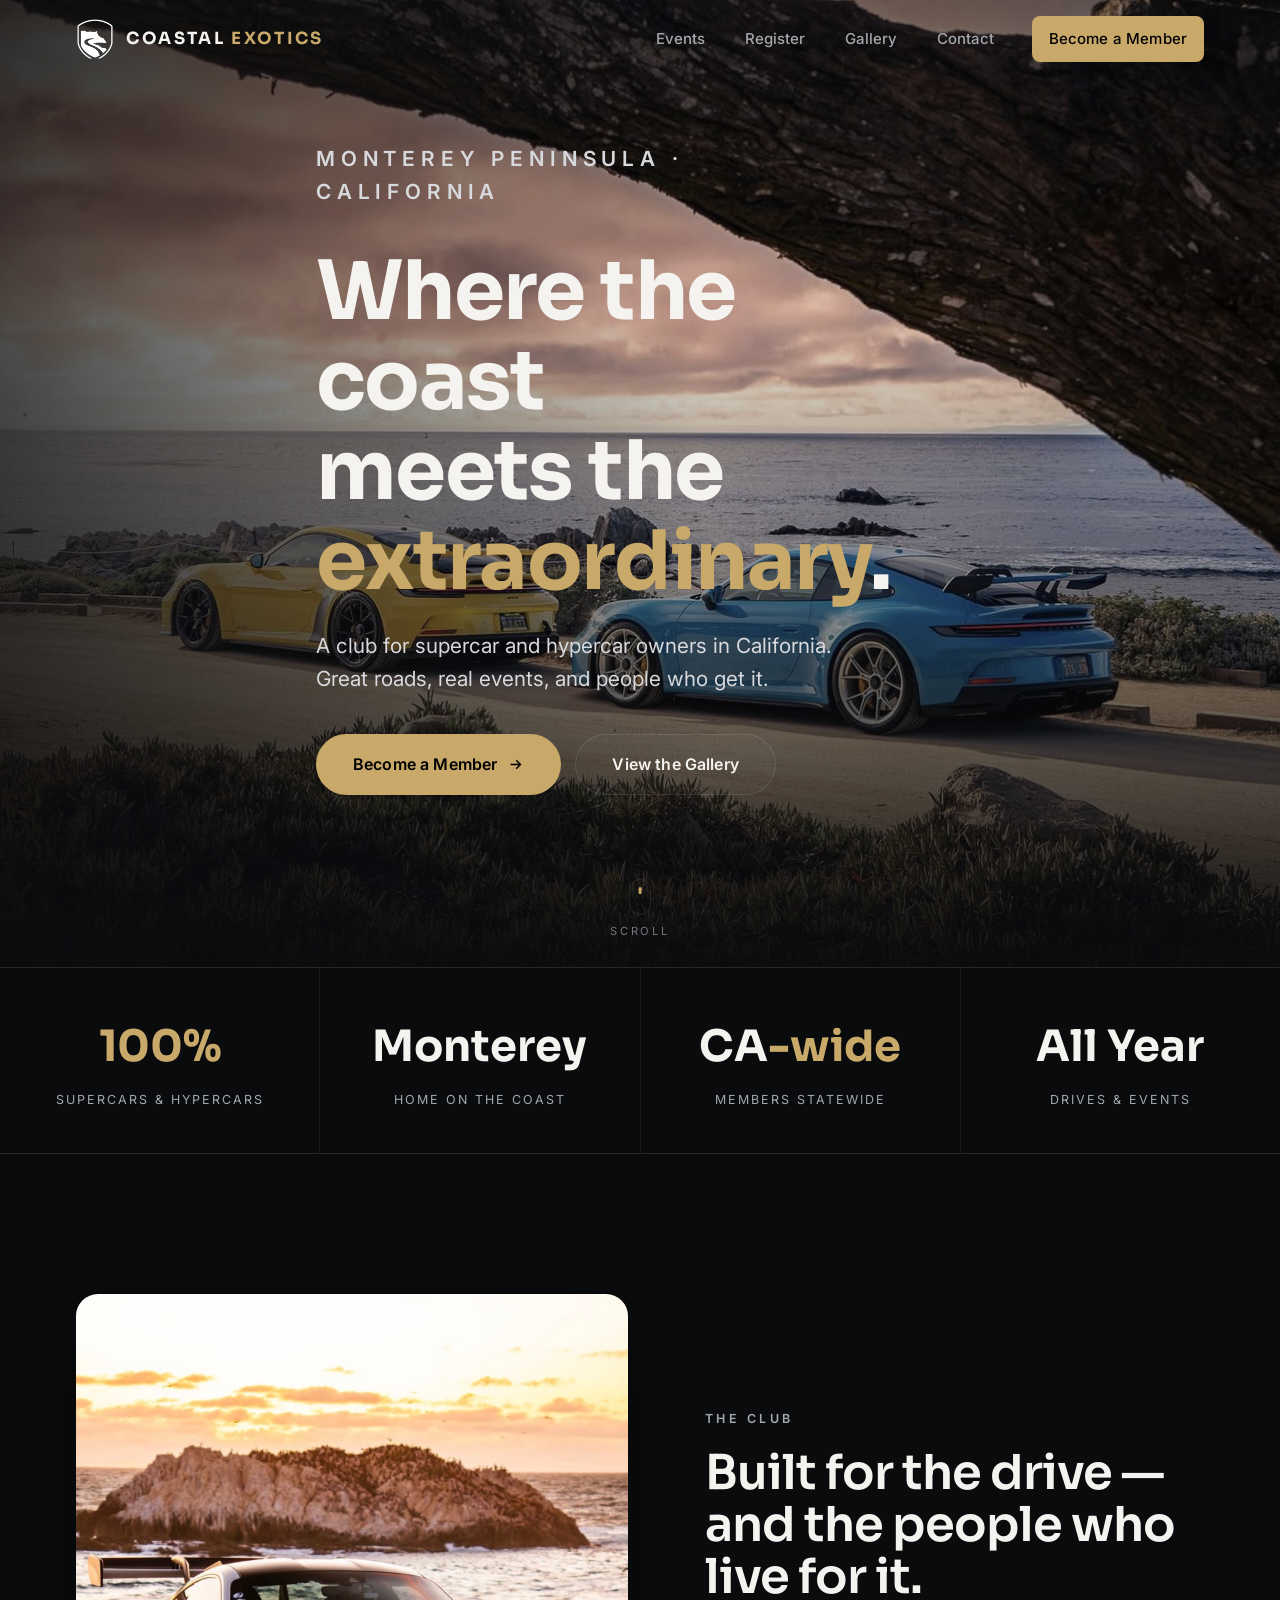
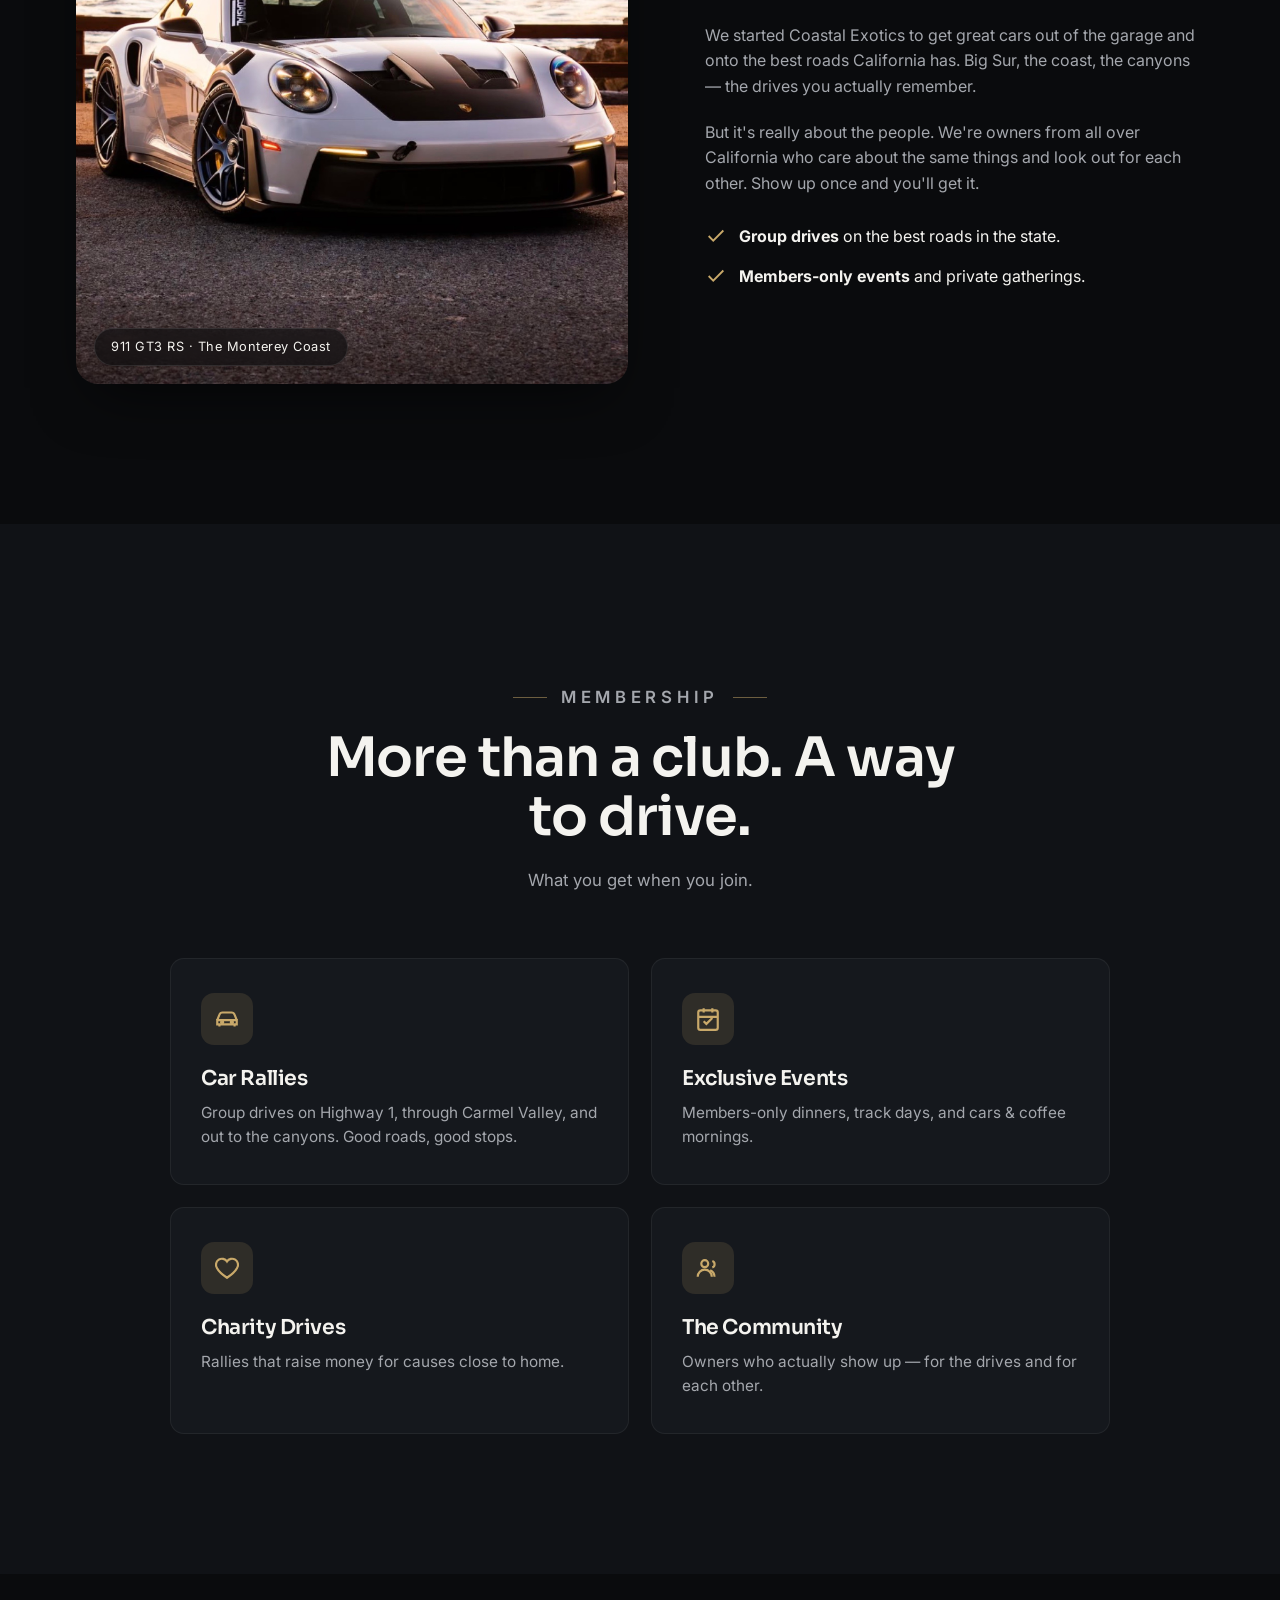
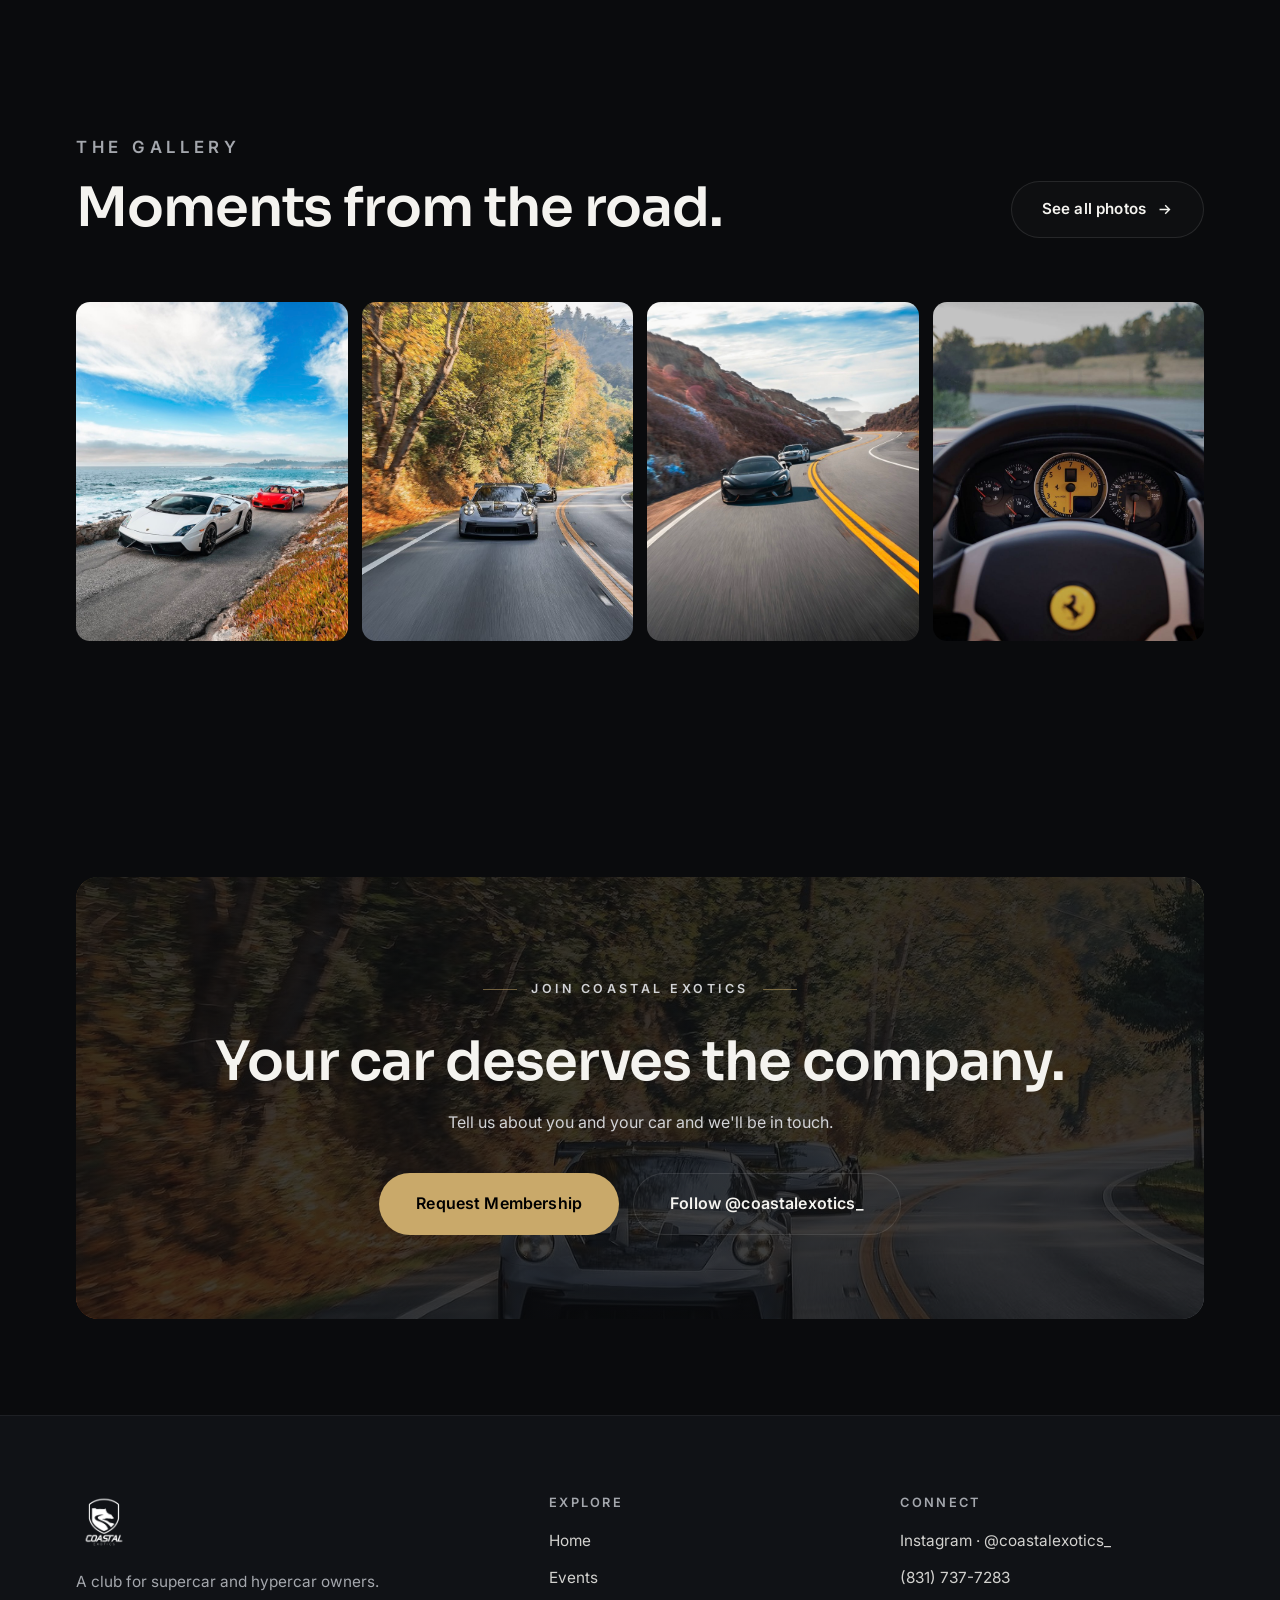
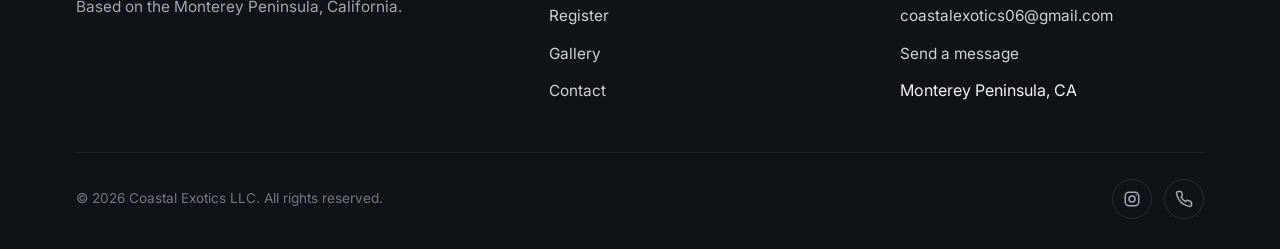
==== commit c7eb099a: "Send all form submissions to coastalexotics06@gmail.com - Register and Contact forms post to FormSub" ====
--- a/index.html
+++ b/index.html
@@ -181,7 +181,7 @@
           <ul>
             <li><a href="https://instagram.com/coastalexotics_" target="_blank" rel="noopener">Instagram &middot; @coastalexotics_</a></li>
             <li><a href="tel:+18317377283">(831) 737-7283</a></li>
-            <li><a href="mailto:Coastalexotics06@gmail.com">Coastalexotics06@gmail.com</a></li>
+            <li><a href="mailto:coastalexotics06@gmail.com">coastalexotics06@gmail.com</a></li>
             <li><a href="contact.html">Send a message</a></li>
             <li>Monterey Peninsula, CA</li>
           </ul>
